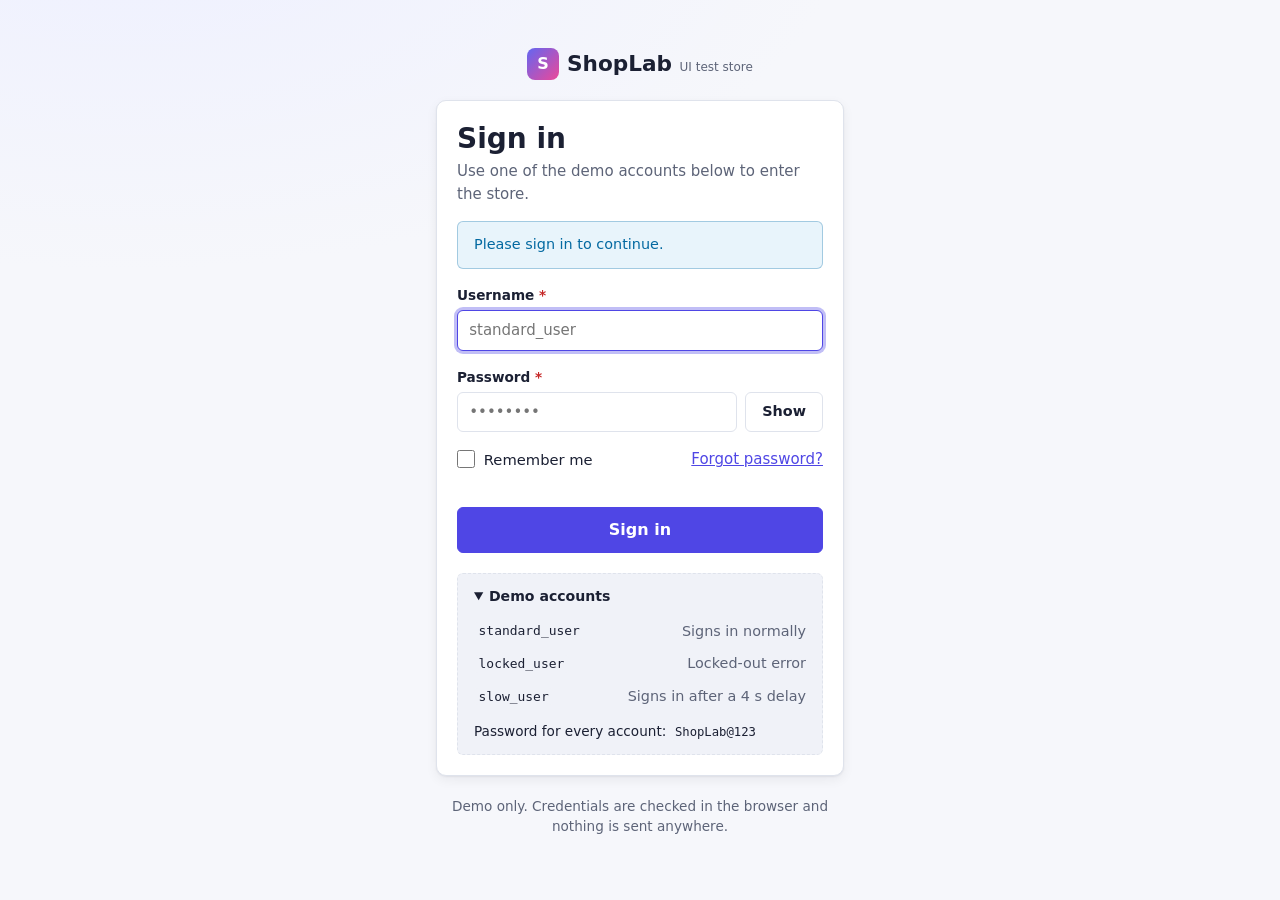
==== index.html @ c4355df8 "ShopLab: static e-commerce testbed for UI automation Login gate, catalog, product detail, checkout a" ====
<!DOCTYPE html>
<html lang="en">
<head>
  <meta charset="UTF-8">
  <meta name="viewport" content="width=device-width, initial-scale=1.0">
  <title>ShopLab — Catalog</title>
  <meta name="description" content="ShopLab: a static e-commerce testbed for UI automation (Playwright, Cypress, Selenium).">
  <script src="auth-guard.js"></script>
  <link rel="stylesheet" href="styles.css">
</head>
<body data-page="catalog">
  <a href="#main" class="visually-hidden" data-testid="skip-link">Skip to content</a>

  <header class="site-header" data-testid="site-header">
    <div class="container">
      <a href="index.html" class="brand" id="brand-link" data-testid="header-brand-link" aria-label="ShopLab home">
        <span class="brand-mark" aria-hidden="true">S</span>
        <span>ShopLab <small>UI test store</small></span>
      </a>
      <button type="button" class="btn btn-ghost btn-icon menu-toggle" id="menu-toggle" data-testid="header-menu-toggle" aria-label="Toggle navigation menu" aria-expanded="false" aria-controls="main-nav">☰</button>
      <nav class="main-nav" id="main-nav" aria-label="Main navigation" data-testid="header-nav">
        <a href="index.html" id="nav-shop" data-testid="nav-shop-link" aria-current="page">Shop</a>
        <a href="admin-playground.html" id="nav-playground" data-testid="nav-playground-link">Playground</a>
        <a href="checkout.html" id="nav-cart" class="cart-link" data-testid="nav-cart-link" aria-label="Cart and checkout">
          🛒 Cart <span class="cart-count" id="cart-count" data-testid="header-cart-count" aria-live="polite">0</span>
        </a>
      </nav>
    </div>
  </header>

  <main id="main" class="container">
    <section class="hero" data-testid="catalog-hero" aria-labelledby="hero-title">
      <div>
        <h1 id="hero-title">Everything you need to practise automation</h1>
        <p>Use code <code>SAVE10</code>, <code>WELCOME20</code> or <code>FREESHIP</code> at checkout.</p>
      </div>
      <a href="admin-playground.html" class="btn" id="hero-playground-link" data-testid="hero-playground-link">Open the edge-case playground →</a>
    </section>

    <div class="catalog-layout">
      <!-- Filters -->
      <aside class="panel filters" aria-labelledby="filters-title" data-testid="catalog-filters">
        <form id="filters-form" name="filters-form" data-testid="catalog-filters-form" role="search" aria-label="Filter products">
          <h2 id="filters-title" class="h3">Filters</h2>

          <div class="field">
            <label for="search-input">Search</label>
            <input type="search" class="input" id="search-input" name="search" placeholder="Search products, vendors…" autocomplete="off" data-testid="catalog-search-input" aria-label="Search products">
          </div>

          <div class="field">
            <label for="category-filter">Category</label>
            <select class="select" id="category-filter" name="category" data-testid="catalog-category-select" aria-label="Filter by category">
              <option value="all">All categories</option>
              <option value="electronics">Electronics</option>
              <option value="fashion">Fashion</option>
              <option value="home">Home &amp; Kitchen</option>
              <option value="sports">Sports &amp; Outdoors</option>
              <option value="books">Books</option>
              <option value="beauty">Beauty</option>
            </select>
          </div>

          <fieldset data-testid="catalog-tag-filters">
            <legend>Tags <span class="muted small">(match any)</span></legend>
            <div class="chip-group">
              <label class="chip"><input type="checkbox" name="tags" value="new" id="tag-new" data-testid="catalog-tag-new" aria-label="Tag: new">New</label>
              <label class="chip"><input type="checkbox" name="tags" value="sale" id="tag-sale" data-testid="catalog-tag-sale" aria-label="Tag: sale">Sale</label>
              <label class="chip"><input type="checkbox" name="tags" value="bestseller" id="tag-bestseller" data-testid="catalog-tag-bestseller" aria-label="Tag: bestseller">Bestseller</label>
              <label class="chip"><input type="checkbox" name="tags" value="eco" id="tag-eco" data-testid="catalog-tag-eco" aria-label="Tag: eco">Eco</label>
              <label class="chip"><input type="checkbox" name="tags" value="limited" id="tag-limited" data-testid="catalog-tag-limited" aria-label="Tag: limited">Limited</label>
            </div>
          </fieldset>

          <div class="field">
            <label for="price-range">Max price: <output id="price-range-value" for="price-range" data-testid="catalog-price-range-value">$500</output></label>
            <input type="range" id="price-range" name="maxPrice" min="0" max="500" step="10" value="500" data-testid="catalog-price-range" aria-label="Maximum price" aria-valuetext="$500">
            <div class="range-labels"><span>$0</span><span>$500</span></div>
          </div>

          <div class="field">
            <label class="check" for="in-stock-only">
              <input type="checkbox" id="in-stock-only" name="inStock" data-testid="catalog-in-stock-checkbox" aria-label="Show in-stock items only">
              In stock only
            </label>
          </div>

          <button type="button" class="btn btn-block" id="reset-filters" data-testid="catalog-reset-filters" aria-label="Reset all filters" style="margin-top:1rem">Reset filters</button>
        </form>
      </aside>

      <!-- Results -->
      <section aria-labelledby="results-title">
        <div class="catalog-toolbar">
          <h2 id="results-title" class="visually-hidden">Products</h2>
          <p class="muted" id="results-count" data-testid="catalog-results-count" aria-live="polite" style="margin:0">Loading products…</p>
          <span class="spacer"></span>
          <label for="sort-select" class="small">Sort by</label>
          <select class="select" id="sort-select" name="sort" data-testid="catalog-sort-select" aria-label="Sort products">
            <option value="featured">Featured</option>
            <option value="price-asc">Price: Low to High</option>
            <option value="price-desc">Price: High to Low</option>
            <option value="rating-desc">Top rated</option>
            <option value="name-asc">Name: A–Z</option>
          </select>
        </div>

        <div class="product-grid" id="product-grid" data-testid="catalog-product-grid" data-state="loading" aria-busy="true">
          <div class="loading-state" data-testid="catalog-loading">
            <span class="spinner spinner-lg" role="status" aria-label="Loading products"></span>
            <span>Loading products…</span>
          </div>
        </div>
      </section>
    </div>
  </main>

  <footer class="site-footer" data-testid="site-footer">
    <div class="container">
      <span>ShopLab — a static playground for UI automation. No real payments.</span>
      <button type="button" class="btn btn-sm" id="reset-demo-state" data-testid="footer-reset-state" aria-label="Reset demo state">Reset demo state</button>
    </div>
  </footer>

  <script src="app.js"></script>
</body>
</html>
---- styles.css ----
/* ==========================================================================
   ShopLab — UI Automation Testbed
   Plain CSS, no build step. Design tokens first, then components.
   ========================================================================== */

:root {
  --bg: #f6f7fb;
  --surface: #ffffff;
  --surface-2: #f0f2f8;
  --border: #dfe3ec;
  --text: #1b2033;
  --text-muted: #5d6478;
  --primary: #4f46e5;
  --primary-hover: #4338ca;
  --primary-soft: #eef0ff;
  --success: #15803d;
  --success-soft: #e8f7ee;
  --danger: #c62828;
  --danger-soft: #fdecec;
  --warning: #b45309;
  --warning-soft: #fff6e5;
  --info: #0369a1;
  --info-soft: #e8f4fb;
  --focus: 0 0 0 3px rgba(79, 70, 229, .35);
  --radius: 10px;
  --radius-sm: 6px;
  --shadow: 0 1px 2px rgba(16, 24, 40, .06), 0 4px 12px rgba(16, 24, 40, .06);
  --shadow-lg: 0 12px 40px rgba(16, 24, 40, .18);
  --font: "Inter", system-ui, -apple-system, "Segoe UI", Roboto, Helvetica, Arial, sans-serif;
  --mono: ui-monospace, SFMono-Regular, Menlo, Consolas, monospace;
  color-scheme: light;
}

@media (prefers-color-scheme: dark) {
  :root {
    --bg: #0f1220;
    --surface: #171b2e;
    --surface-2: #1f2440;
    --border: #2c3354;
    --text: #e7e9f3;
    --text-muted: #a0a6bf;
    --primary: #818cf8;
    --primary-hover: #a5b4fc;
    --primary-soft: #262b52;
    --success: #4ade80;
    --success-soft: #12301f;
    --danger: #f87171;
    --danger-soft: #3a1a1d;
    --warning: #fbbf24;
    --warning-soft: #3a2c10;
    --info: #38bdf8;
    --info-soft: #0f2c3d;
    --shadow: 0 1px 2px rgba(0, 0, 0, .3), 0 4px 12px rgba(0, 0, 0, .25);
    color-scheme: dark;
  }
}

*, *::before, *::after { box-sizing: border-box; }

html { scroll-behavior: smooth; }

body {
  margin: 0;
  font-family: var(--font);
  font-size: 15px;
  line-height: 1.5;
  color: var(--text);
  background: var(--bg);
  min-height: 100vh;
  display: flex;
  flex-direction: column;
}

main { flex: 1; }

img { max-width: 100%; display: block; }

a { color: var(--primary); }
a:hover { color: var(--primary-hover); }

h1, h2, h3, h4 { line-height: 1.25; margin: 0 0 .5em; }
h1 { font-size: 1.75rem; }
h2 { font-size: 1.3rem; }
h3 { font-size: 1.05rem; }

p { margin: 0 0 .75em; }

code, kbd { font-family: var(--mono); font-size: .9em; background: var(--surface-2); padding: .1em .35em; border-radius: 4px; }

:focus-visible { outline: none; box-shadow: var(--focus); }

[hidden] { display: none !important; }

.visually-hidden {
  position: absolute !important;
  width: 1px; height: 1px;
  padding: 0; margin: -1px;
  overflow: hidden; clip: rect(0, 0, 0, 0);
  white-space: nowrap; border: 0;
}

.container { width: 100%; max-width: 1240px; margin: 0 auto; padding: 0 16px; }

.muted { color: var(--text-muted); }
.small { font-size: .85rem; }
.mono { font-family: var(--mono); }
.stack > * + * { margin-top: 1rem; }
.row { display: flex; gap: .75rem; align-items: center; flex-wrap: wrap; }
.spacer { flex: 1; }

/* ---------- Header / Footer ---------- */

.site-header {
  position: sticky; top: 0; z-index: 50;
  background: var(--surface);
  border-bottom: 1px solid var(--border);
}
.site-header .container { display: flex; align-items: center; gap: 1rem; height: 64px; }
.brand { display: flex; align-items: center; gap: .5rem; font-weight: 800; font-size: 1.15rem; color: var(--text); text-decoration: none; }
.brand-mark { width: 32px; height: 32px; border-radius: 8px; background: linear-gradient(135deg, #6366f1, #ec4899); display: grid; place-items: center; color: #fff; font-size: 1rem; }
.brand small { font-weight: 500; color: var(--text-muted); font-size: .75rem; }

.main-nav { display: flex; gap: .25rem; margin-left: auto; align-items: center; }
.main-nav a {
  padding: .5rem .8rem; border-radius: var(--radius-sm);
  color: var(--text-muted); text-decoration: none; font-weight: 500;
}
.main-nav a:hover { background: var(--surface-2); color: var(--text); }
.main-nav a[aria-current="page"] { color: var(--primary); background: var(--primary-soft); }

.cart-link { position: relative; display: inline-flex; align-items: center; gap: .4rem; }
.cart-count {
  min-width: 20px; height: 20px; padding: 0 6px; border-radius: 999px;
  background: var(--primary); color: #fff; font-size: .75rem; font-weight: 700;
  display: inline-grid; place-items: center;
}
.cart-count.bump { animation: bump .35s ease; }
@keyframes bump { 50% { transform: scale(1.35); } }

.site-header .menu-toggle { display: none; margin-left: auto; }

@media (max-width: 760px) {
  .site-header .menu-toggle { display: inline-flex; }
  .main-nav {
    display: none; position: absolute; top: 64px; left: 0; right: 0;
    flex-direction: column; align-items: stretch; padding: .5rem 16px 1rem;
    background: var(--surface); border-bottom: 1px solid var(--border);
  }
  .main-nav.is-open { display: flex; }
}

.site-footer { margin-top: 3rem; border-top: 1px solid var(--border); background: var(--surface); padding: 1.25rem 0; font-size: .85rem; color: var(--text-muted); }
.site-footer .container { display: flex; gap: 1rem; flex-wrap: wrap; align-items: center; justify-content: space-between; }

.user-chip { font-size: .85rem; color: var(--text-muted); padding: 0 .4rem; white-space: nowrap; }

/* ---------- Login ---------- */

.auth-page { background: radial-gradient(1200px 600px at 10% -10%, var(--primary-soft), transparent 60%), var(--bg); }
.auth-shell { width: 100%; max-width: 440px; margin: 0 auto; padding: 48px 16px; display: flex; flex-direction: column; gap: 1.25rem; }
.auth-brand { justify-content: center; font-size: 1.35rem; }
.auth-card { padding: 1.75rem; }
.auth-card h1 { margin-bottom: .25rem; }
.auth-card form { display: grid; gap: 1rem; margin-top: 1rem; }
.auth-card .alert { margin-top: 1rem; }
.demo-creds { margin-top: 1.25rem; padding: .75rem 1rem; border: 1px dashed var(--border); border-radius: var(--radius-sm); background: var(--surface-2); font-size: .88rem; }
.demo-creds summary { cursor: pointer; font-weight: 600; }
.demo-creds table { margin-top: .5rem; }
.demo-creds td:last-child { text-align: right; color: var(--text-muted); }

/* ---------- Buttons ---------- */

.btn {
  --btn-bg: var(--surface);
  --btn-fg: var(--text);
  --btn-border: var(--border);
  display: inline-flex; align-items: center; justify-content: center; gap: .45rem;
  min-height: 38px; padding: .45rem 1rem;
  font: inherit; font-weight: 600; font-size: .9rem;
  color: var(--btn-fg); background: var(--btn-bg);
  border: 1px solid var(--btn-border); border-radius: var(--radius-sm);
  cursor: pointer; text-decoration: none; white-space: nowrap;
  transition: background .15s, border-color .15s, transform .05s, opacity .15s;
}
.btn:hover:not(:disabled) { background: var(--surface-2); }
.btn:active:not(:disabled) { transform: translateY(1px); }
.btn:disabled, .btn[aria-disabled="true"] { opacity: .5; cursor: not-allowed; }

.btn-primary { --btn-bg: var(--primary); --btn-fg: #fff; --btn-border: var(--primary); }
.btn-primary:hover:not(:disabled) { background: var(--primary-hover); }
.btn-danger { --btn-bg: var(--danger); --btn-fg: #fff; --btn-border: var(--danger); }
.btn-danger:hover:not(:disabled) { background: var(--danger); filter: brightness(.92); }
.btn-success { --btn-bg: var(--success); --btn-fg: #fff; --btn-border: var(--success); }
.btn-success:hover:not(:disabled) { background: var(--success); filter: brightness(.95); }
.btn-ghost { --btn-bg: transparent; --btn-border: transparent; }
.btn-sm { min-height: 30px; padding: .25rem .65rem; font-size: .8rem; }
.btn-icon { width: 34px; padding: 0; }
.btn-block { width: 100%; }
.btn-lg { min-height: 46px; font-size: 1rem; }

.btn.is-loading { pointer-events: none; }
.btn.is-loading::before {
  content: ""; width: 14px; height: 14px; border-radius: 50%;
  border: 2px solid currentColor; border-right-color: transparent;
  animation: spin .7s linear infinite;
}

.spinner {
  display: inline-block; width: 18px; height: 18px; border-radius: 50%;
  border: 2.5px solid var(--primary); border-right-color: transparent;
  animation: spin .7s linear infinite; vertical-align: middle;
}
.spinner-lg { width: 36px; height: 36px; border-width: 3.5px; }
@keyframes spin { to { transform: rotate(360deg); } }

/* ---------- Forms ---------- */

.field { display: flex; flex-direction: column; gap: .3rem; }
.field label, .field-label { font-weight: 600; font-size: .85rem; }
.field .hint { font-size: .78rem; color: var(--text-muted); }
.required::after { content: " *"; color: var(--danger); }

.input, .select, .textarea {
  width: 100%; min-height: 40px; padding: .5rem .7rem;
  font: inherit; color: var(--text); background: var(--surface);
  border: 1px solid var(--border); border-radius: var(--radius-sm);
  transition: border-color .15s, box-shadow .15s;
}
.textarea { min-height: 90px; resize: vertical; }
.select[multiple] { min-height: 120px; padding: .3rem; }
.input:focus, .select:focus, .textarea:focus { border-color: var(--primary); box-shadow: var(--focus); outline: none; }
.input:disabled, .select:disabled { background: var(--surface-2); cursor: not-allowed; }
.input[aria-invalid="true"], .select[aria-invalid="true"], .textarea[aria-invalid="true"] { border-color: var(--danger); }
.input[aria-invalid="false"].was-validated { border-color: var(--success); }

.field-error { color: var(--danger); font-size: .8rem; margin: 0; min-height: 0; }
.field-error:empty { display: none; }

.form-grid { display: grid; grid-template-columns: repeat(2, minmax(0, 1fr)); gap: 1rem; }
.form-grid .span-2 { grid-column: span 2; }
@media (max-width: 600px) {
  .form-grid { grid-template-columns: 1fr; }
  .form-grid .span-2 { grid-column: auto; }
}

.check { display: flex; align-items: flex-start; gap: .55rem; cursor: pointer; font-size: .92rem; }
.check input { width: 18px; height: 18px; margin: .12rem 0 0; accent-color: var(--primary); flex-shrink: 0; }

.radio-cards { display: grid; gap: .6rem; }
.radio-card {
  display: flex; align-items: center; gap: .75rem; padding: .75rem .9rem;
  border: 1px solid var(--border); border-radius: var(--radius-sm);
  background: var(--surface); cursor: pointer;
}
.radio-card:has(input:checked) { border-color: var(--primary); background: var(--primary-soft); }
.radio-card input { accent-color: var(--primary); width: 18px; height: 18px; margin: 0; }
.radio-card .rc-title { font-weight: 600; }
.radio-card .rc-price { margin-left: auto; font-weight: 700; }

input[type="range"] { width: 100%; accent-color: var(--primary); }

.input-group { display: flex; gap: .5rem; }
.input-group .input { flex: 1; }

.card-brand { font-size: .75rem; font-weight: 700; padding: .15rem .45rem; border-radius: 4px; background: var(--surface-2); color: var(--text-muted); }

/* ---------- Panels / cards ---------- */

.panel {
  background: var(--surface); border: 1px solid var(--border);
  border-radius: var(--radius); padding: 1.25rem; box-shadow: var(--shadow);
}
.panel + .panel { margin-top: 1rem; }
.panel-title { display: flex; align-items: center; gap: .6rem; margin-bottom: 1rem; }
.panel-title h2, .panel-title h3 { margin: 0; }
.step-badge { width: 26px; height: 26px; border-radius: 50%; background: var(--primary); color: #fff; display: grid; place-items: center; font-size: .8rem; font-weight: 700; }

/* ---------- Alerts / banners ---------- */

.alert {
  display: flex; gap: .6rem; align-items: flex-start;
  padding: .75rem 1rem; border-radius: var(--radius-sm);
  border: 1px solid transparent; font-size: .9rem;
}
.alert-success { background: var(--success-soft); color: var(--success); border-color: color-mix(in srgb, var(--success) 30%, transparent); }
.alert-error   { background: var(--danger-soft);  color: var(--danger);  border-color: color-mix(in srgb, var(--danger) 30%, transparent); }
.alert-info    { background: var(--info-soft);    color: var(--info);    border-color: color-mix(in srgb, var(--info) 30%, transparent); }
.alert-warning { background: var(--warning-soft); color: var(--warning); border-color: color-mix(in srgb, var(--warning) 30%, transparent); }
.alert ul { margin: .3rem 0 0; padding-left: 1.1rem; }
.alert .alert-close { margin-left: auto; background: none; border: 0; color: inherit; cursor: pointer; font-size: 1.1rem; line-height: 1; }

.badge {
  display: inline-flex; align-items: center; padding: .12rem .5rem;
  font-size: .72rem; font-weight: 700; letter-spacing: .02em; text-transform: uppercase;
  border-radius: 999px; background: var(--surface-2); color: var(--text-muted);
}
.badge-sale { background: #dc2626; color: #fff; }
.badge-new { background: #2563eb; color: #fff; }
.badge-success { background: var(--success-soft); color: var(--success); }
.badge-warning { background: var(--warning-soft); color: var(--warning); }
.badge-danger { background: var(--danger-soft); color: var(--danger); }

/* ---------- Toasts ---------- */

.toast-region { position: fixed; right: 16px; bottom: 16px; z-index: 1000; display: flex; flex-direction: column; gap: .5rem; max-width: min(380px, calc(100vw - 32px)); }
.toast {
  display: flex; gap: .6rem; align-items: center;
  padding: .7rem .9rem; border-radius: var(--radius-sm);
  background: var(--text); color: var(--bg); box-shadow: var(--shadow-lg);
  font-size: .9rem; animation: toast-in .2s ease;
}
.toast[data-type="success"] { background: var(--success); color: #fff; }
.toast[data-type="error"] { background: var(--danger); color: #fff; }
.toast button { margin-left: auto; background: none; border: 0; color: inherit; cursor: pointer; font-size: 1.1rem; }
@keyframes toast-in { from { opacity: 0; transform: translateY(8px); } }

/* ---------- Catalog ---------- */

.hero {
  margin: 1.5rem 0; padding: 1.5rem; border-radius: var(--radius);
  background: linear-gradient(120deg, #4f46e5, #9333ea 60%, #ec4899); color: #fff;
  display: flex; gap: 1rem; align-items: center; justify-content: space-between; flex-wrap: wrap;
}
.hero h1 { margin: 0 0 .25rem; }
.hero p { margin: 0; opacity: .9; }
.hero code { background: rgba(255, 255, 255, .2); color: #fff; }

.catalog-layout { display: grid; grid-template-columns: 260px minmax(0, 1fr); gap: 1.5rem; align-items: start; }
@media (max-width: 900px) { .catalog-layout { grid-template-columns: minmax(0, 1fr); } }

.filters { position: sticky; top: 80px; }
@media (max-width: 900px) { .filters { position: static; } }
.filters .field + .field, .filters fieldset { margin-top: 1rem; }
.filters fieldset { border: 0; padding: 0; margin-left: 0; margin-right: 0; }
.filters legend { font-weight: 600; font-size: .85rem; padding: 0; margin-bottom: .4rem; }

.chip-group { display: flex; flex-wrap: wrap; gap: .4rem; }
.chip {
  position: relative; display: inline-flex; align-items: center;
  padding: .3rem .75rem; border-radius: 999px; border: 1px solid var(--border);
  background: var(--surface); font-size: .82rem; cursor: pointer; user-select: none;
}
.chip input { width: 14px; height: 14px; margin: 0 .4rem 0 0; cursor: pointer; accent-color: #fff; }
.chip:has(input:checked) { background: var(--primary); border-color: var(--primary); color: #fff; }
.chip:has(input:focus-visible) { box-shadow: var(--focus); }

.range-labels { display: flex; justify-content: space-between; font-size: .78rem; color: var(--text-muted); }

.catalog-toolbar { display: flex; align-items: center; gap: 1rem; margin-bottom: 1rem; flex-wrap: wrap; }
.catalog-toolbar .select { width: auto; }

.product-grid { display: grid; grid-template-columns: repeat(auto-fill, minmax(230px, 1fr)); gap: 1.1rem; }
.product-grid[data-state="loading"] { display: block; }

.loading-state, .empty-state {
  display: flex; flex-direction: column; align-items: center; justify-content: center; gap: .75rem;
  padding: 3rem 1rem; text-align: center; color: var(--text-muted);
  border: 1px dashed var(--border); border-radius: var(--radius); background: var(--surface);
}
.empty-state .emoji { font-size: 2.5rem; }

.product-card {
  display: flex; flex-direction: column;
  background: var(--surface); border: 1px solid var(--border); border-radius: var(--radius);
  overflow: hidden; box-shadow: var(--shadow);
  transition: transform .18s ease, box-shadow .18s ease, border-color .18s;
}
.product-card:hover { transform: translateY(-4px); box-shadow: var(--shadow-lg); border-color: color-mix(in srgb, var(--primary) 40%, var(--border)); }
.product-card.is-out-of-stock { opacity: .75; }

.product-media { position: relative; display: block; aspect-ratio: 4 / 3; overflow: hidden; background: var(--surface-2); }
.product-media img { width: 100%; height: 100%; object-fit: cover; transition: transform .35s ease; }
.product-card:hover .product-media img { transform: scale(1.06); }
.product-media .badge { position: absolute; top: 10px; left: 10px; }

.product-body { padding: .9rem; display: flex; flex-direction: column; gap: .4rem; flex: 1; }
.product-category { font-size: .72rem; text-transform: uppercase; letter-spacing: .06em; color: var(--text-muted); margin: 0; }
.product-title { margin: 0; font-size: 1rem; }
.product-title a { color: var(--text); text-decoration: none; }
.product-title a:hover { color: var(--primary); }
.rating { color: #f59e0b; font-size: .85rem; letter-spacing: 1px; }
.rating span { color: var(--text-muted); letter-spacing: 0; margin-left: .25rem; }
.price-row { display: flex; align-items: baseline; gap: .5rem; }
.price { font-weight: 800; font-size: 1.15rem; margin: 0; }
.compare-price { color: var(--text-muted); text-decoration: line-through; font-size: .85rem; }
.tag-list { display: flex; gap: .3rem; flex-wrap: wrap; }
.stock-note { font-size: .78rem; margin: 0; }
.stock-note.low { color: var(--warning); }
.stock-note.out { color: var(--danger); }

.card-actions { display: flex; gap: .5rem; align-items: center; margin-top: auto; padding-top: .4rem; }
.card-actions .btn { flex: 1; }
.card-links { display: flex; gap: 1rem; font-size: .82rem; padding-top: .25rem; }

.qty { display: inline-flex; align-items: center; border: 1px solid var(--border); border-radius: var(--radius-sm); overflow: hidden; background: var(--surface); }
.qty button {
  width: 32px; height: 36px; border: 0; background: var(--surface-2); color: var(--text);
  font-size: 1.05rem; cursor: pointer;
}
.qty button:disabled { opacity: .4; cursor: not-allowed; }
.qty input {
  width: 42px; height: 36px; border: 0; text-align: center; font: inherit; font-weight: 600;
  background: var(--surface); color: var(--text); -moz-appearance: textfield; appearance: textfield;
}
.qty input::-webkit-outer-spin-button, .qty input::-webkit-inner-spin-button { -webkit-appearance: none; margin: 0; }
.qty-sm button { height: 30px; width: 28px; }
.qty-sm input { height: 30px; width: 34px; }

.btn.is-added { --btn-bg: var(--success); --btn-border: var(--success); }

/* ---------- Product detail ---------- */

.breadcrumb { display: flex; gap: .4rem; font-size: .85rem; color: var(--text-muted); margin: 1.25rem 0; flex-wrap: wrap; padding: 0; list-style: none; }
.breadcrumb li + li::before { content: "/"; margin-right: .4rem; }

.pdp { display: grid; grid-template-columns: minmax(0, 1fr) minmax(0, 1fr); gap: 2rem; align-items: start; }
@media (max-width: 860px) { .pdp { grid-template-columns: minmax(0, 1fr); } }

.gallery-main { border-radius: var(--radius); overflow: hidden; border: 1px solid var(--border); aspect-ratio: 4 / 3; background: var(--surface-2); }
.gallery-main img { width: 100%; height: 100%; object-fit: cover; }
.gallery-thumbs { display: flex; gap: .6rem; margin-top: .75rem; }
.gallery-thumbs button { width: 76px; aspect-ratio: 4 / 3; padding: 0; border: 2px solid transparent; border-radius: var(--radius-sm); overflow: hidden; cursor: pointer; background: none; }
.gallery-thumbs button[aria-pressed="true"] { border-color: var(--primary); }
.gallery-thumbs img { width: 100%; height: 100%; object-fit: cover; }

.pdp-info h1 { margin-bottom: .25rem; }
.pdp-info .price { font-size: 1.6rem; }
.pdp-options { display: grid; gap: 1rem; margin: 1.25rem 0; }
.swatches { display: flex; gap: .5rem; flex-wrap: wrap; border: 0; padding: 0; margin: 0; }
.swatch { display: inline-flex; align-items: center; gap: .4rem; padding: .35rem .7rem; border: 1px solid var(--border); border-radius: 999px; cursor: pointer; font-size: .85rem; }
.swatch:has(input:checked) { border-color: var(--primary); background: var(--primary-soft); }
.swatch input { accent-color: var(--primary); margin: 0; }
.swatch-dot { width: 14px; height: 14px; border-radius: 50%; border: 1px solid rgba(0, 0, 0, .15); }

.wishlist-btn[aria-pressed="true"] { color: #db2777; border-color: #db2777; }

.tabs { margin-top: 2.5rem; }
.tablist { display: flex; gap: .25rem; border-bottom: 1px solid var(--border); overflow-x: auto; }
.tab {
  padding: .7rem 1rem; border: 0; background: none; font: inherit; font-weight: 600;
  color: var(--text-muted); cursor: pointer; border-bottom: 2px solid transparent; margin-bottom: -1px; white-space: nowrap;
}
.tab[aria-selected="true"] { color: var(--primary); border-bottom-color: var(--primary); }
.tabpanel { padding: 1.25rem 0; }

.review { padding: 1rem 0; border-bottom: 1px solid var(--border); }
.review:last-child { border-bottom: 0; }
.review-head { display: flex; gap: .75rem; align-items: center; flex-wrap: wrap; }
.review-head strong { font-size: .95rem; }

.star-input { display: inline-flex; flex-direction: row-reverse; gap: .1rem; border: 0; padding: 0; margin: 0; }
.star-input input { position: absolute; opacity: 0; width: 1px; height: 1px; }
.star-input label { font-size: 1.6rem; color: var(--border); cursor: pointer; line-height: 1; }
.star-input input:checked ~ label,
.star-input label:hover, .star-input label:hover ~ label { color: #f59e0b; }
.star-input input:focus-visible + label { box-shadow: var(--focus); border-radius: 4px; }

/* ---------- Checkout ---------- */

.checkout-layout { display: grid; grid-template-columns: minmax(0, 1fr) 380px; gap: 1.5rem; align-items: start; margin-top: 1.5rem; }
@media (max-width: 960px) { .checkout-layout { grid-template-columns: minmax(0, 1fr); } }
.summary { position: sticky; top: 80px; }
@media (max-width: 960px) { .summary { position: static; } }

.cart-list { list-style: none; margin: 0; padding: 0; display: flex; flex-direction: column; gap: .5rem; min-height: 40px; }
.cart-item {
  display: grid; grid-template-columns: auto 48px 1fr auto; gap: .6rem; align-items: center;
  padding: .55rem; border: 1px solid var(--border); border-radius: var(--radius-sm); background: var(--surface);
}
.cart-item img { width: 48px; height: 48px; border-radius: 6px; object-fit: cover; }
.cart-item-name { font-weight: 600; font-size: .88rem; margin: 0; }
.cart-item-meta { display: flex; gap: .5rem; align-items: center; margin-top: .25rem; flex-wrap: wrap; }
.cart-item-total { font-weight: 700; font-size: .9rem; text-align: right; }
.cart-item-actions { display: flex; flex-direction: column; align-items: flex-end; gap: .25rem; }

.drag-handle { cursor: grab; color: var(--text-muted); user-select: none; font-size: 1.1rem; padding: 0 .15rem; }
[draggable="true"] { cursor: grab; }
.is-dragging { opacity: .45; outline: 2px dashed var(--primary); }
.is-drop-target { background: var(--primary-soft) !important; outline: 2px dashed var(--primary); outline-offset: 2px; }

.totals { margin: 1rem 0 0; display: grid; gap: .4rem; }
.totals div { display: flex; justify-content: space-between; font-size: .9rem; }
.totals dt, .totals dd { margin: 0; }
.totals .total-row { border-top: 1px solid var(--border); padding-top: .6rem; margin-top: .3rem; font-size: 1.1rem; font-weight: 800; }
.discount-value { color: var(--success); }

.promo-loading { display: flex; align-items: center; gap: .6rem; padding: .6rem .8rem; border-radius: var(--radius-sm); background: var(--surface-2); font-size: .88rem; }

.iframe-shell { border: 1px solid var(--border); border-radius: var(--radius); overflow: hidden; background: var(--surface-2); }
.iframe-shell iframe { display: block; width: 100%; border: 0; }

.success-hero { text-align: center; padding: 2.5rem 1rem; }
.success-hero .check-circle { width: 64px; height: 64px; border-radius: 50%; background: var(--success); color: #fff; display: grid; place-items: center; font-size: 2rem; margin: 0 auto 1rem; }

/* ---------- Dialog / overlay ---------- */

dialog.modal {
  border: 0; padding: 0; border-radius: var(--radius); box-shadow: var(--shadow-lg);
  width: min(520px, calc(100vw - 32px)); color: var(--text); background: var(--surface);
}
dialog.modal::backdrop { background: rgba(15, 18, 32, .55); backdrop-filter: blur(2px); }
.modal-header { display: flex; align-items: center; justify-content: space-between; padding: 1rem 1.25rem; border-bottom: 1px solid var(--border); }
.modal-header h2 { margin: 0; font-size: 1.15rem; }
.modal-body { padding: 1.25rem; }
.modal-footer { display: flex; justify-content: flex-end; gap: .5rem; padding: 1rem 1.25rem; border-top: 1px solid var(--border); background: var(--surface-2); }
.modal-close { background: none; border: 0; font-size: 1.4rem; cursor: pointer; color: var(--text-muted); line-height: 1; }

.overlay {
  position: fixed; inset: 0; z-index: 900; display: grid; place-items: center; padding: 16px;
  background: rgba(15, 18, 32, .6);
}
.overlay-card { background: var(--surface); border-radius: var(--radius); padding: 1.5rem; width: min(440px, 100%); box-shadow: var(--shadow-lg); }

.summary-table { width: 100%; border-collapse: collapse; font-size: .9rem; }
.summary-table td { padding: .35rem 0; }
.summary-table td:last-child { text-align: right; }

/* ---------- Playground ---------- */

.pg-layout { display: grid; grid-template-columns: 220px minmax(0, 1fr); gap: 1.5rem; align-items: start; margin-top: 1.5rem; }
@media (max-width: 900px) { .pg-layout { grid-template-columns: minmax(0, 1fr); } }
.pg-nav { position: sticky; top: 80px; display: flex; flex-direction: column; gap: .15rem; }
@media (max-width: 900px) { .pg-nav { position: static; flex-direction: row; flex-wrap: wrap; } }
.pg-nav a { padding: .4rem .7rem; border-radius: var(--radius-sm); color: var(--text-muted); text-decoration: none; font-size: .88rem; }
.pg-nav a:hover { background: var(--surface); color: var(--text); }
.pg-section { scroll-margin-top: 80px; }
.pg-section + .pg-section { margin-top: 1.25rem; }
.pg-grid { display: grid; grid-template-columns: repeat(auto-fit, minmax(240px, 1fr)); gap: 1rem; }
.pg-tile { border: 1px solid var(--border); border-radius: var(--radius-sm); padding: 1rem; background: var(--surface-2); display: flex; flex-direction: column; gap: .6rem; align-items: flex-start; }
.pg-tile h3 { margin: 0; font-size: .95rem; }
.pg-tile p { margin: 0; }
.output { font-family: var(--mono); font-size: .82rem; padding: .45rem .6rem; border-radius: var(--radius-sm); background: var(--surface); border: 1px solid var(--border); width: 100%; min-height: 34px; word-break: break-word; }

.dropzone {
  display: block;
  border: 2px dashed var(--border); border-radius: var(--radius); padding: 2rem 1rem;
  text-align: center; background: var(--surface-2); cursor: pointer; transition: background .15s, border-color .15s;
}
.dropzone:hover, .dropzone.is-dragover { border-color: var(--primary); background: var(--primary-soft); }
.dropzone .dz-icon { font-size: 2rem; }
.upload-list { list-style: none; padding: 0; margin: 1rem 0 0; display: grid; grid-template-columns: repeat(auto-fill, minmax(150px, 1fr)); gap: .75rem; }
.upload-item { border: 1px solid var(--border); border-radius: var(--radius-sm); overflow: hidden; background: var(--surface); }
.upload-item .thumb { aspect-ratio: 4 / 3; background: var(--surface-2); display: grid; place-items: center; font-size: 2rem; }
.upload-item .thumb img { width: 100%; height: 100%; object-fit: cover; }
.upload-item .meta { padding: .5rem; font-size: .78rem; display: flex; flex-direction: column; gap: .3rem; }
.upload-item .name { font-weight: 600; overflow: hidden; text-overflow: ellipsis; white-space: nowrap; }

.progress { width: 100%; height: 10px; border-radius: 999px; background: var(--surface-2); overflow: hidden; border: 1px solid var(--border); }
.progress-bar { height: 100%; width: 0; background: var(--primary); transition: width .1s linear; }

/* Table */
.table-toolbar { display: flex; gap: .75rem; align-items: center; flex-wrap: wrap; margin-bottom: .75rem; }
.table-toolbar .input { max-width: 260px; }
.table-toolbar .select { width: auto; }
.table-wrap { overflow-x: auto; border: 1px solid var(--border); border-radius: var(--radius-sm); }
.data-table { width: 100%; border-collapse: collapse; font-size: .88rem; }
.data-table th, .data-table td { padding: .55rem .7rem; text-align: left; border-bottom: 1px solid var(--border); white-space: nowrap; }
.data-table thead th { background: var(--surface-2); font-size: .78rem; text-transform: uppercase; letter-spacing: .04em; color: var(--text-muted); position: sticky; top: 0; }
.data-table tbody tr:hover { background: var(--surface-2); }
.data-table tbody tr.is-selected { background: var(--primary-soft); }
.data-table tbody tr.is-editing { background: var(--warning-soft); }
.data-table .num { text-align: right; }
.data-table .input { min-height: 30px; padding: .2rem .4rem; width: 90px; }
.sort-btn { all: unset; cursor: pointer; display: inline-flex; gap: .3rem; align-items: center; }
.sort-btn:focus-visible { box-shadow: var(--focus); border-radius: 3px; }
.sort-indicator { opacity: .4; }
th[aria-sort="ascending"] .sort-indicator, th[aria-sort="descending"] .sort-indicator { opacity: 1; color: var(--primary); }
.row-actions { display: flex; gap: .3rem; }

.pagination { display: flex; gap: .3rem; align-items: center; flex-wrap: wrap; margin-top: .75rem; }
.pagination .btn[aria-current="page"] { --btn-bg: var(--primary); --btn-fg: #fff; --btn-border: var(--primary); }

/* Drag & drop wishlist */
.dnd-board { display: grid; grid-template-columns: 1fr 1fr; gap: 1rem; }
@media (max-width: 640px) { .dnd-board { grid-template-columns: 1fr; } }
.dnd-column { border: 1px solid var(--border); border-radius: var(--radius-sm); background: var(--surface-2); padding: .75rem; }
.dnd-column h3 { font-size: .9rem; display: flex; justify-content: space-between; }
.dnd-list { list-style: none; margin: 0; padding: .25rem; min-height: 180px; display: flex; flex-direction: column; gap: .4rem; border-radius: var(--radius-sm); transition: background .15s; }
.dnd-list:empty::before { content: attr(data-empty-text); color: var(--text-muted); font-size: .85rem; text-align: center; padding: 2rem 0; border: 1px dashed var(--border); border-radius: var(--radius-sm); }
.dnd-item { display: flex; align-items: center; gap: .5rem; padding: .5rem .6rem; background: var(--surface); border: 1px solid var(--border); border-radius: var(--radius-sm); font-size: .88rem; }
.dnd-item .name { flex: 1; }
.dnd-item .btn-sm { min-height: 26px; padding: 0 .45rem; }

/* Combobox */
.combobox { position: relative; }
.combobox-field { position: relative; display: flex; }
.combobox-field .input { padding-right: 2.4rem; }
.combobox-toggle { position: absolute; right: 2px; top: 2px; bottom: 2px; width: 34px; border: 0; background: none; color: var(--text-muted); cursor: pointer; }
.listbox {
  position: absolute; z-index: 60; left: 0; right: 0; top: calc(100% + 4px);
  max-height: 240px; overflow-y: auto; margin: 0; padding: .25rem; list-style: none;
  background: var(--surface); border: 1px solid var(--border); border-radius: var(--radius-sm); box-shadow: var(--shadow-lg);
}
.listbox [role="option"] { padding: .45rem .6rem; border-radius: 4px; cursor: pointer; font-size: .9rem; display: flex; justify-content: space-between; gap: .5rem; }
.listbox [role="option"].is-active { background: var(--primary-soft); color: var(--primary); }
.listbox [role="option"][aria-selected="true"]::after { content: "✓"; }
.listbox mark { background: transparent; color: inherit; font-weight: 800; text-decoration: underline; }
.listbox .no-results { padding: .5rem .6rem; color: var(--text-muted); font-size: .88rem; }

/* Misc playground targets */
.hover-target { position: relative; display: inline-block; }
.hover-menu {
  position: absolute; top: 100%; left: 0; z-index: 30; min-width: 180px; padding: .3rem; margin-top: 4px;
  background: var(--surface); border: 1px solid var(--border); border-radius: var(--radius-sm); box-shadow: var(--shadow-lg);
  visibility: hidden; opacity: 0; transition: opacity .15s;
}
.hover-target:hover .hover-menu, .hover-target:focus-within .hover-menu { visibility: visible; opacity: 1; }
.hover-menu a { display: block; padding: .4rem .6rem; border-radius: 4px; text-decoration: none; color: var(--text); font-size: .88rem; }
.hover-menu a:hover { background: var(--surface-2); }

.click-target { width: 100%; padding: 1rem; text-align: center; border: 1px dashed var(--border); border-radius: var(--radius-sm); background: var(--surface); user-select: none; cursor: pointer; }
.context-menu { position: fixed; z-index: 950; min-width: 160px; padding: .3rem; background: var(--surface); border: 1px solid var(--border); border-radius: var(--radius-sm); box-shadow: var(--shadow-lg); list-style: none; margin: 0; }
.context-menu button { all: unset; display: block; width: 100%; box-sizing: border-box; padding: .4rem .6rem; border-radius: 4px; cursor: pointer; font-size: .88rem; }
.context-menu button:hover, .context-menu button:focus-visible { background: var(--surface-2); }

.scroll-box { height: 160px; overflow-y: auto; width: 100%; border: 1px solid var(--border); border-radius: var(--radius-sm); background: var(--surface); padding: .5rem; }
.scroll-box .filler { height: 520px; color: var(--text-muted); font-size: .85rem; }
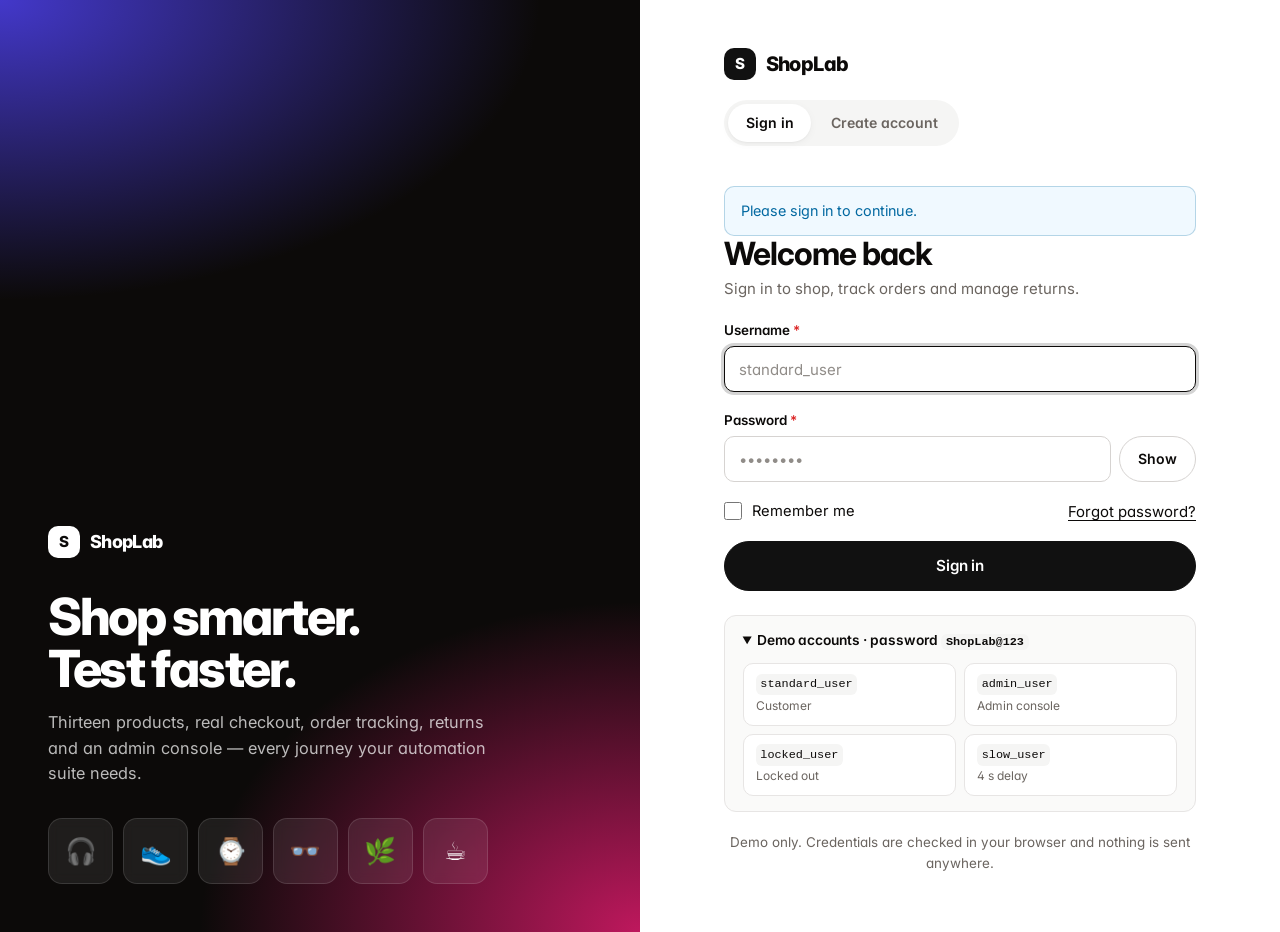
==== commit 70e5fb00: "Modern UI and integrated end-to-end shopping journeys Restyle the store and fold every former playgr" ====
--- a/index.html
+++ b/index.html
@@ -3,125 +3,230 @@
 <head>
   <meta charset="UTF-8">
   <meta name="viewport" content="width=device-width, initial-scale=1.0">
-  <title>ShopLab — Catalog</title>
-  <meta name="description" content="ShopLab: a static e-commerce testbed for UI automation (Playwright, Cypress, Selenium).">
+  <title>ShopLab — Shop</title>
+  <meta name="description" content="ShopLab: a realistic e-commerce store for end-to-end UI automation practice.">
   <script src="auth-guard.js"></script>
+  <link rel="preconnect" href="https://fonts.googleapis.com">
+  <link rel="preconnect" href="https://fonts.gstatic.com" crossorigin>
+  <link rel="stylesheet" href="https://fonts.googleapis.com/css2?family=Inter:wght@400;500;600;700;800&display=swap">
   <link rel="stylesheet" href="styles.css">
 </head>
 <body data-page="catalog">
-  <a href="#main" class="visually-hidden" data-testid="skip-link">Skip to content</a>
-
-  <header class="site-header" data-testid="site-header">
-    <div class="container">
-      <a href="index.html" class="brand" id="brand-link" data-testid="header-brand-link" aria-label="ShopLab home">
-        <span class="brand-mark" aria-hidden="true">S</span>
-        <span>ShopLab <small>UI test store</small></span>
-      </a>
-      <button type="button" class="btn btn-ghost btn-icon menu-toggle" id="menu-toggle" data-testid="header-menu-toggle" aria-label="Toggle navigation menu" aria-expanded="false" aria-controls="main-nav">☰</button>
-      <nav class="main-nav" id="main-nav" aria-label="Main navigation" data-testid="header-nav">
-        <a href="index.html" id="nav-shop" data-testid="nav-shop-link" aria-current="page">Shop</a>
-        <a href="admin-playground.html" id="nav-playground" data-testid="nav-playground-link">Playground</a>
-        <a href="checkout.html" id="nav-cart" class="cart-link" data-testid="nav-cart-link" aria-label="Cart and checkout">
-          🛒 Cart <span class="cart-count" id="cart-count" data-testid="header-cart-count" aria-live="polite">0</span>
-        </a>
-      </nav>
+  <a href="#main" class="skip-link" data-testid="skip-link">Skip to content</a>
+  <div id="app-header"></div>
+
+  <main id="main" class="container">
+    <!-- ================= Hero carousel ================= -->
+    <section class="carousel" id="hero-carousel" data-testid="hero-carousel" aria-roledescription="carousel" aria-label="Featured collections" data-active-index="0">
+      <div class="carousel-track">
+        <article class="carousel-slide slide-1" data-testid="carousel-slide" data-index="0" aria-roledescription="slide" aria-label="1 of 3">
+          <div class="slide-copy">
+            <p class="eyebrow">New season · Autumn 2026</p>
+            <h1 id="hero-title" data-testid="catalog-hero">Autumn essentials are here</h1>
+            <p class="hero-sub">Fresh arrivals for work, play and everything in between. Free shipping over $100.</p>
+            <div class="row">
+              <a href="index.html?tag=new#catalog" class="btn btn-primary btn-lg" data-testid="hero-shop-now" id="hero-shop-now">Shop new arrivals</a>
+              <a href="#catalog" class="btn btn-lg btn-outline" data-testid="hero-browse-all">Browse all</a>
+            </div>
+          </div>
+          <div class="slide-visual" aria-hidden="true"><span class="float f1">⌚</span><span class="float f2">👕</span><span class="float f3">🌿</span></div>
+        </article>
+        <article class="carousel-slide slide-2" data-testid="carousel-slide" data-index="1" aria-roledescription="slide" aria-label="2 of 3">
+          <div class="slide-copy">
+            <p class="eyebrow">Flash sale · Limited time</p>
+            <h2 class="slide-title">Up to 25% off bestsellers</h2>
+            <p class="hero-sub">Headphones, running shoes and sleep essentials at their lowest prices this season.</p>
+            <div class="row">
+              <a href="index.html?tag=sale#catalog" class="btn btn-primary btn-lg" data-testid="hero-shop-deals">Shop the sale</a>
+            </div>
+          </div>
+          <div class="slide-visual" aria-hidden="true"><span class="float f1">🎧</span><span class="float f2">👟</span><span class="float f3">🛏️</span></div>
+        </article>
+        <article class="carousel-slide slide-3" data-testid="carousel-slide" data-index="2" aria-roledescription="slide" aria-label="3 of 3">
+          <div class="slide-copy">
+            <p class="eyebrow">Make it yours</p>
+            <h2 class="slide-title">Personalise it with your own design</h2>
+            <p class="hero-sub">Upload artwork for a custom shirt print, keycaps or a bottle engraving — just $5 extra.</p>
+            <div class="row">
+              <a href="product-detail.html?id=6" class="btn btn-primary btn-lg" data-testid="hero-personalise">Design a shirt</a>
+            </div>
+          </div>
+          <div class="slide-visual" aria-hidden="true"><span class="float f1">🎨</span><span class="float f2">⌨️</span><span class="float f3">🥤</span></div>
+        </article>
+      </div>
+      <div class="carousel-controls">
+        <button type="button" class="carousel-btn" id="carousel-prev" data-testid="carousel-prev" aria-label="Previous slide">‹</button>
+        <div class="carousel-dots" role="tablist" aria-label="Choose slide">
+          <button type="button" role="tab" class="carousel-dot" data-slide="0" data-testid="carousel-dot" aria-label="Slide 1"></button>
+          <button type="button" role="tab" class="carousel-dot" data-slide="1" data-testid="carousel-dot" aria-label="Slide 2"></button>
+          <button type="button" role="tab" class="carousel-dot" data-slide="2" data-testid="carousel-dot" aria-label="Slide 3"></button>
+        </div>
+        <button type="button" class="carousel-btn" id="carousel-next" data-testid="carousel-next" aria-label="Next slide">›</button>
+        <button type="button" class="carousel-btn" id="carousel-pause" data-testid="carousel-pause" aria-label="Pause slideshow" aria-pressed="false">❚❚</button>
+      </div>
+    </section>
+
+    <!-- ================= Flash deal ================= -->
+    <section class="deal-strip" aria-labelledby="deal-title" data-testid="deal-strip">
+      <div class="deal-head">
+        <div>
+          <p class="eyebrow">⚡ Today only</p>
+          <h2 id="deal-title" class="section-title" style="margin:0">Flash deals</h2>
+        </div>
+        <div class="countdown" id="deal-countdown" data-testid="deal-countdown" role="timer" aria-live="off" aria-label="Deal ends in">
+          <span class="muted small">Ends in</span>
+          <span class="cd-box"><strong data-testid="deal-countdown-hours">00</strong><small>hrs</small></span>
+          <span class="cd-box"><strong data-testid="deal-countdown-minutes">00</strong><small>min</small></span>
+          <span class="cd-box"><strong data-testid="deal-countdown-seconds">00</strong><small>sec</small></span>
+        </div>
+      </div>
+      <div class="scroller">
+        <button type="button" class="scroller-btn prev" data-testid="deal-scroll-prev" aria-label="Scroll deals left">‹</button>
+        <div class="scroller-track" id="deal-track" data-testid="deal-track" tabindex="0" aria-label="Deal products"></div>
+        <button type="button" class="scroller-btn next" data-testid="deal-scroll-next" aria-label="Scroll deals right">›</button>
+      </div>
+    </section>
+
+    <!-- ================= Categories ================= -->
+    <section class="category-strip" aria-label="Shop by category" data-testid="category-strip">
+      <h2 class="section-title">Shop by category</h2>
+      <div class="category-tiles" id="category-tiles"></div>
+    </section>
+
+    <!-- ================= Catalog ================= -->
+    <section id="catalog" class="catalog-section" aria-labelledby="results-title">
+      <div class="catalog-layout">
+        <aside class="filters" aria-labelledby="filters-title" data-testid="catalog-filters">
+          <form id="filters-form" name="filters-form" data-testid="catalog-filters-form" role="search" aria-label="Filter products">
+            <h2 id="filters-title" class="filters-heading">Filters</h2>
+
+            <div class="field">
+              <label for="search-input">Search</label>
+              <input type="search" class="input" id="search-input" name="search" placeholder="Search products, vendors…" autocomplete="off" data-testid="catalog-search-input">
+            </div>
+
+            <div class="field">
+              <label for="category-filter">Category</label>
+              <select class="select" id="category-filter" name="category" data-testid="catalog-category-select">
+                <option value="all">All categories</option>
+                <option value="electronics">Electronics</option>
+                <option value="fashion">Fashion</option>
+                <option value="home">Home &amp; Kitchen</option>
+                <option value="sports">Sports &amp; Outdoors</option>
+                <option value="books">Books</option>
+                <option value="beauty">Beauty</option>
+              </select>
+            </div>
+
+            <fieldset data-testid="catalog-tag-filters">
+              <legend>Tags <span class="muted small">(match any)</span></legend>
+              <div class="chip-group">
+                <label class="chip"><input type="checkbox" name="tags" value="new" id="tag-new" data-testid="catalog-tag-new">New</label>
+                <label class="chip"><input type="checkbox" name="tags" value="sale" id="tag-sale" data-testid="catalog-tag-sale">Sale</label>
+                <label class="chip"><input type="checkbox" name="tags" value="bestseller" id="tag-bestseller" data-testid="catalog-tag-bestseller">Bestseller</label>
+                <label class="chip"><input type="checkbox" name="tags" value="eco" id="tag-eco" data-testid="catalog-tag-eco">Eco</label>
+                <label class="chip"><input type="checkbox" name="tags" value="limited" id="tag-limited" data-testid="catalog-tag-limited">Limited</label>
+              </div>
+            </fieldset>
+
+            <div class="field">
+              <label for="price-range">Max price: <output id="price-range-value" for="price-range" data-testid="catalog-price-range-value">$500</output></label>
+              <input type="range" id="price-range" name="maxPrice" min="0" max="500" step="10" value="500" data-testid="catalog-price-range" aria-valuetext="$500">
+              <div class="range-labels"><span>$0</span><span>$500</span></div>
+            </div>
+
+            <div class="field">
+              <label class="check" for="in-stock-only">
+                <input type="checkbox" id="in-stock-only" name="inStock" data-testid="catalog-in-stock-checkbox">
+                In stock only
+              </label>
+            </div>
+
+            <button type="button" class="btn btn-block" id="reset-filters" data-testid="catalog-reset-filters">Reset filters</button>
+          </form>
+        </aside>
+
+        <div>
+          <div class="catalog-toolbar">
+            <h2 id="results-title" class="section-title" style="margin:0">All products</h2>
+            <p class="muted" id="results-count" data-testid="catalog-results-count" aria-live="polite" style="margin:0">Loading products…</p>
+            <span class="spacer"></span>
+            <label for="sort-select" class="small">Sort by</label>
+            <select class="select" id="sort-select" name="sort" data-testid="catalog-sort-select">
+              <option value="featured">Featured</option>
+              <option value="price-asc">Price: Low to High</option>
+              <option value="price-desc">Price: High to Low</option>
+              <option value="rating-desc">Top rated</option>
+              <option value="name-asc">Name: A–Z</option>
+            </select>
+          </div>
+
+          <div id="active-filters" class="active-filters" data-testid="catalog-active-filters"></div>
+
+          <div class="product-grid" id="product-grid" data-testid="catalog-product-grid" data-state="loading" aria-busy="true">
+            <div class="skeleton-card" data-testid="catalog-loading"></div><div class="skeleton-card"></div><div class="skeleton-card"></div>
+            <div class="skeleton-card"></div><div class="skeleton-card"></div><div class="skeleton-card"></div>
+          </div>
+
+          <div class="load-more" data-testid="catalog-load-more-wrap">
+            <p class="small muted" id="load-more-text" data-testid="catalog-load-more-text"></p>
+            <div class="progress load-progress" aria-hidden="true"><div class="progress-bar" id="load-more-bar"></div></div>
+            <button type="button" class="btn btn-lg btn-outline" id="load-more" data-testid="catalog-load-more" hidden>Load more products</button>
+          </div>
+        </div>
+      </div>
+    </section>
+
+    <!-- ================= Recently viewed ================= -->
+    <section class="recent-section" id="recently-viewed" data-testid="recently-viewed" aria-labelledby="recent-title" hidden>
+      <h2 id="recent-title" class="section-title">Recently viewed</h2>
+      <div class="mini-grid" id="recent-grid" data-testid="recently-viewed-grid"></div>
+    </section>
+
+    <section class="value-props" aria-label="Why shop with us" data-testid="value-props">
+      <div><strong>🚚 Free shipping</strong><span>On orders over $100</span></div>
+      <div><strong>↩︎ 30-day returns</strong><span>Start a return from your account</span></div>
+      <div><strong>🔒 Secure checkout</strong><span>Test cards only, nothing is charged</span></div>
+      <div><strong>📦 Live tracking</strong><span>Follow every order to your door</span></div>
+    </section>
+  </main>
+
+  <!-- ================= Quick view dialog ================= -->
+  <dialog class="modal modal-lg" id="quick-view-modal" data-testid="quick-view-modal" aria-labelledby="quick-view-title">
+    <div class="quick-view">
+      <img id="quick-view-image" data-testid="quick-view-image" alt="">
+      <div class="quick-view-info">
+        <button type="button" class="modal-close qv-close" id="quick-view-close" data-testid="quick-view-close" aria-label="Close quick view">×</button>
+        <p class="product-category" id="quick-view-category"></p>
+        <h2 id="quick-view-title" data-testid="quick-view-title"></h2>
+        <div class="rating" id="quick-view-rating"></div>
+        <p class="price" id="quick-view-price" data-testid="quick-view-price"></p>
+        <p class="muted" id="quick-view-desc"></p>
+        <form id="quick-view-form" class="stack" novalidate>
+          <div class="field">
+            <label for="quick-view-variant">Option</label>
+            <select class="select" id="quick-view-variant" data-testid="quick-view-variant-select"></select>
+          </div>
+          <div class="field">
+            <label for="quick-view-color">Colour</label>
+            <select class="select" id="quick-view-color" data-testid="quick-view-color-select"></select>
+          </div>
+          <div class="row">
+            <div class="qty" role="group" aria-label="Quantity">
+              <button type="button" id="quick-view-dec" data-testid="quick-view-qty-decrement" aria-label="Decrease quantity">−</button>
+              <input type="number" id="quick-view-qty" value="1" min="1" data-testid="quick-view-qty-input" aria-label="Quantity">
+              <button type="button" id="quick-view-inc" data-testid="quick-view-qty-increment" aria-label="Increase quantity">+</button>
+            </div>
+            <button type="submit" class="btn btn-primary" id="quick-view-add" data-testid="quick-view-add-to-cart" style="flex:1">Add to Cart</button>
+          </div>
+          <a href="#" id="quick-view-details" data-testid="quick-view-details-link">View full details →</a>
+        </form>
+      </div>
     </div>
-  </header>
-
-  <main id="main" class="container">
-    <section class="hero" data-testid="catalog-hero" aria-labelledby="hero-title">
-      <div>
-        <h1 id="hero-title">Everything you need to practise automation</h1>
-        <p>Use code <code>SAVE10</code>, <code>WELCOME20</code> or <code>FREESHIP</code> at checkout.</p>
-      </div>
-      <a href="admin-playground.html" class="btn" id="hero-playground-link" data-testid="hero-playground-link">Open the edge-case playground →</a>
-    </section>
-
-    <div class="catalog-layout">
-      <!-- Filters -->
-      <aside class="panel filters" aria-labelledby="filters-title" data-testid="catalog-filters">
-        <form id="filters-form" name="filters-form" data-testid="catalog-filters-form" role="search" aria-label="Filter products">
-          <h2 id="filters-title" class="h3">Filters</h2>
-
-          <div class="field">
-            <label for="search-input">Search</label>
-            <input type="search" class="input" id="search-input" name="search" placeholder="Search products, vendors…" autocomplete="off" data-testid="catalog-search-input" aria-label="Search products">
-          </div>
-
-          <div class="field">
-            <label for="category-filter">Category</label>
-            <select class="select" id="category-filter" name="category" data-testid="catalog-category-select" aria-label="Filter by category">
-              <option value="all">All categories</option>
-              <option value="electronics">Electronics</option>
-              <option value="fashion">Fashion</option>
-              <option value="home">Home &amp; Kitchen</option>
-              <option value="sports">Sports &amp; Outdoors</option>
-              <option value="books">Books</option>
-              <option value="beauty">Beauty</option>
-            </select>
-          </div>
-
-          <fieldset data-testid="catalog-tag-filters">
-            <legend>Tags <span class="muted small">(match any)</span></legend>
-            <div class="chip-group">
-              <label class="chip"><input type="checkbox" name="tags" value="new" id="tag-new" data-testid="catalog-tag-new" aria-label="Tag: new">New</label>
-              <label class="chip"><input type="checkbox" name="tags" value="sale" id="tag-sale" data-testid="catalog-tag-sale" aria-label="Tag: sale">Sale</label>
-              <label class="chip"><input type="checkbox" name="tags" value="bestseller" id="tag-bestseller" data-testid="catalog-tag-bestseller" aria-label="Tag: bestseller">Bestseller</label>
-              <label class="chip"><input type="checkbox" name="tags" value="eco" id="tag-eco" data-testid="catalog-tag-eco" aria-label="Tag: eco">Eco</label>
-              <label class="chip"><input type="checkbox" name="tags" value="limited" id="tag-limited" data-testid="catalog-tag-limited" aria-label="Tag: limited">Limited</label>
-            </div>
-          </fieldset>
-
-          <div class="field">
-            <label for="price-range">Max price: <output id="price-range-value" for="price-range" data-testid="catalog-price-range-value">$500</output></label>
-            <input type="range" id="price-range" name="maxPrice" min="0" max="500" step="10" value="500" data-testid="catalog-price-range" aria-label="Maximum price" aria-valuetext="$500">
-            <div class="range-labels"><span>$0</span><span>$500</span></div>
-          </div>
-
-          <div class="field">
-            <label class="check" for="in-stock-only">
-              <input type="checkbox" id="in-stock-only" name="inStock" data-testid="catalog-in-stock-checkbox" aria-label="Show in-stock items only">
-              In stock only
-            </label>
-          </div>
-
-          <button type="button" class="btn btn-block" id="reset-filters" data-testid="catalog-reset-filters" aria-label="Reset all filters" style="margin-top:1rem">Reset filters</button>
-        </form>
-      </aside>
-
-      <!-- Results -->
-      <section aria-labelledby="results-title">
-        <div class="catalog-toolbar">
-          <h2 id="results-title" class="visually-hidden">Products</h2>
-          <p class="muted" id="results-count" data-testid="catalog-results-count" aria-live="polite" style="margin:0">Loading products…</p>
-          <span class="spacer"></span>
-          <label for="sort-select" class="small">Sort by</label>
-          <select class="select" id="sort-select" name="sort" data-testid="catalog-sort-select" aria-label="Sort products">
-            <option value="featured">Featured</option>
-            <option value="price-asc">Price: Low to High</option>
-            <option value="price-desc">Price: High to Low</option>
-            <option value="rating-desc">Top rated</option>
-            <option value="name-asc">Name: A–Z</option>
-          </select>
-        </div>
-
-        <div class="product-grid" id="product-grid" data-testid="catalog-product-grid" data-state="loading" aria-busy="true">
-          <div class="loading-state" data-testid="catalog-loading">
-            <span class="spinner spinner-lg" role="status" aria-label="Loading products"></span>
-            <span>Loading products…</span>
-          </div>
-        </div>
-      </section>
-    </div>
-  </main>
-
-  <footer class="site-footer" data-testid="site-footer">
-    <div class="container">
-      <span>ShopLab — a static playground for UI automation. No real payments.</span>
-      <button type="button" class="btn btn-sm" id="reset-demo-state" data-testid="footer-reset-state" aria-label="Reset demo state">Reset demo state</button>
-    </div>
-  </footer>
-
+  </dialog>
+
+  <div id="app-footer"></div>
   <script src="app.js"></script>
+  <script src="pages/catalog.js"></script>
 </body>
 </html>
--- a/styles.css
+++ b/styles.css
@@ -1,93 +1,113 @@
 /* ==========================================================================
    ShopLab — UI Automation Testbed
+   Modern retail look (monochrome ink + soft neutrals, pill buttons, Inter).
    Plain CSS, no build step. Design tokens first, then components.
    ========================================================================== */
 
 :root {
-  --bg: #f6f7fb;
+  --bg: #ffffff;
   --surface: #ffffff;
-  --surface-2: #f0f2f8;
-  --border: #dfe3ec;
-  --text: #1b2033;
-  --text-muted: #5d6478;
-  --primary: #4f46e5;
-  --primary-hover: #4338ca;
-  --primary-soft: #eef0ff;
+  --surface-2: #f5f5f4;
+  --surface-3: #fafaf9;
+  --border: #e7e5e4;
+  --border-strong: #d6d3d1;
+  --text: #0c0a09;
+  --text-muted: #6b6560;
+  --primary: #111111;
+  --primary-hover: #333333;
+  --primary-fg: #ffffff;
+  --primary-soft: #f2f2f1;
+  --accent: #4f46e5;
   --success: #15803d;
-  --success-soft: #e8f7ee;
-  --danger: #c62828;
-  --danger-soft: #fdecec;
+  --success-soft: #ecfdf3;
+  --danger: #dc2626;
+  --danger-soft: #fef2f2;
   --warning: #b45309;
-  --warning-soft: #fff6e5;
+  --warning-soft: #fffbeb;
   --info: #0369a1;
-  --info-soft: #e8f4fb;
-  --focus: 0 0 0 3px rgba(79, 70, 229, .35);
-  --radius: 10px;
-  --radius-sm: 6px;
-  --shadow: 0 1px 2px rgba(16, 24, 40, .06), 0 4px 12px rgba(16, 24, 40, .06);
-  --shadow-lg: 0 12px 40px rgba(16, 24, 40, .18);
+  --info-soft: #f0f9ff;
+  --sale: #e11d48;
+  --focus: 0 0 0 3px rgba(17, 17, 17, .18);
+  --radius: 16px;
+  --radius-md: 12px;
+  --radius-sm: 10px;
+  --radius-pill: 999px;
+  --shadow: 0 1px 2px rgba(12, 10, 9, .04), 0 2px 8px rgba(12, 10, 9, .04);
+  --shadow-lg: 0 24px 60px -12px rgba(12, 10, 9, .25);
   --font: "Inter", system-ui, -apple-system, "Segoe UI", Roboto, Helvetica, Arial, sans-serif;
   --mono: ui-monospace, SFMono-Regular, Menlo, Consolas, monospace;
+  --header-h: 68px;
   color-scheme: light;
 }
 
 @media (prefers-color-scheme: dark) {
   :root {
-    --bg: #0f1220;
-    --surface: #171b2e;
-    --surface-2: #1f2440;
-    --border: #2c3354;
-    --text: #e7e9f3;
-    --text-muted: #a0a6bf;
-    --primary: #818cf8;
-    --primary-hover: #a5b4fc;
-    --primary-soft: #262b52;
+    --bg: #0b0b0c;
+    --surface: #131315;
+    --surface-2: #1b1b1e;
+    --surface-3: #161618;
+    --border: #2a2a2e;
+    --border-strong: #3a3a40;
+    --text: #f5f5f4;
+    --text-muted: #a8a29e;
+    --primary: #fafaf9;
+    --primary-hover: #e7e5e4;
+    --primary-fg: #0b0b0c;
+    --primary-soft: #232326;
+    --accent: #a5b4fc;
     --success: #4ade80;
-    --success-soft: #12301f;
+    --success-soft: #0f2a1a;
     --danger: #f87171;
-    --danger-soft: #3a1a1d;
+    --danger-soft: #331517;
     --warning: #fbbf24;
-    --warning-soft: #3a2c10;
+    --warning-soft: #33270e;
     --info: #38bdf8;
-    --info-soft: #0f2c3d;
-    --shadow: 0 1px 2px rgba(0, 0, 0, .3), 0 4px 12px rgba(0, 0, 0, .25);
+    --info-soft: #0c2533;
+    --sale: #fb7185;
+    --focus: 0 0 0 3px rgba(250, 250, 249, .25);
+    --shadow: 0 1px 2px rgba(0, 0, 0, .4);
+    --shadow-lg: 0 24px 60px -12px rgba(0, 0, 0, .7);
     color-scheme: dark;
   }
 }
 
 *, *::before, *::after { box-sizing: border-box; }
 
-html { scroll-behavior: smooth; }
+html { scroll-behavior: smooth; -webkit-text-size-adjust: 100%; }
 
 body {
   margin: 0;
   font-family: var(--font);
   font-size: 15px;
-  line-height: 1.5;
+  line-height: 1.55;
   color: var(--text);
   background: var(--bg);
   min-height: 100vh;
   display: flex;
   flex-direction: column;
+  -webkit-font-smoothing: antialiased;
+  font-feature-settings: "cv11", "ss01";
 }
 
 main { flex: 1; }
 
 img { max-width: 100%; display: block; }
 
-a { color: var(--primary); }
-a:hover { color: var(--primary-hover); }
-
-h1, h2, h3, h4 { line-height: 1.25; margin: 0 0 .5em; }
-h1 { font-size: 1.75rem; }
+a { color: inherit; text-underline-offset: 3px; }
+a:hover { color: var(--text-muted); }
+
+h1, h2, h3, h4 { line-height: 1.15; margin: 0 0 .5em; letter-spacing: -0.02em; font-weight: 700; }
+h1 { font-size: clamp(1.7rem, 1.2rem + 1.6vw, 2.3rem); letter-spacing: -0.03em; }
 h2 { font-size: 1.3rem; }
-h3 { font-size: 1.05rem; }
+h3 { font-size: 1.02rem; letter-spacing: -0.01em; }
 
 p { margin: 0 0 .75em; }
 
-code, kbd { font-family: var(--mono); font-size: .9em; background: var(--surface-2); padding: .1em .35em; border-radius: 4px; }
-
-:focus-visible { outline: none; box-shadow: var(--focus); }
+code, kbd { font-family: var(--mono); font-size: .86em; background: var(--surface-2); padding: .12em .4em; border-radius: 6px; }
+
+::selection { background: var(--text); color: var(--bg); }
+
+:focus-visible { outline: 2px solid var(--text); outline-offset: 2px; }
 
 [hidden] { display: none !important; }
 
@@ -99,104 +119,131 @@
   white-space: nowrap; border: 0;
 }
 
-.container { width: 100%; max-width: 1240px; margin: 0 auto; padding: 0 16px; }
+.container { width: 100%; max-width: 1320px; margin: 0 auto; padding: 0 24px; }
+@media (max-width: 600px) { .container { padding: 0 16px; } }
 
 .muted { color: var(--text-muted); }
-.small { font-size: .85rem; }
+.small { font-size: .84rem; }
 .mono { font-family: var(--mono); }
 .stack > * + * { margin-top: 1rem; }
 .row { display: flex; gap: .75rem; align-items: center; flex-wrap: wrap; }
 .spacer { flex: 1; }
-
-/* ---------- Header / Footer ---------- */
+.section-title { font-size: 1.35rem; letter-spacing: -0.02em; margin-bottom: 1rem; }
+.eyebrow { font-size: .78rem; font-weight: 600; letter-spacing: .12em; text-transform: uppercase; color: var(--text-muted); margin-bottom: .75rem; }
+
+/* ---------- Announcement / Header / Footer ---------- */
+
+.announcement-bar {
+  background: var(--primary); color: var(--primary-fg);
+  text-align: center; font-size: .8rem; letter-spacing: .01em;
+  padding: .5rem 16px;
+}
 
 .site-header {
   position: sticky; top: 0; z-index: 50;
-  background: var(--surface);
+  background: color-mix(in srgb, var(--bg) 82%, transparent);
+  backdrop-filter: saturate(180%) blur(14px);
+  -webkit-backdrop-filter: saturate(180%) blur(14px);
   border-bottom: 1px solid var(--border);
 }
-.site-header .container { display: flex; align-items: center; gap: 1rem; height: 64px; }
-.brand { display: flex; align-items: center; gap: .5rem; font-weight: 800; font-size: 1.15rem; color: var(--text); text-decoration: none; }
-.brand-mark { width: 32px; height: 32px; border-radius: 8px; background: linear-gradient(135deg, #6366f1, #ec4899); display: grid; place-items: center; color: #fff; font-size: 1rem; }
-.brand small { font-weight: 500; color: var(--text-muted); font-size: .75rem; }
-
-.main-nav { display: flex; gap: .25rem; margin-left: auto; align-items: center; }
+.site-header .container { display: flex; align-items: center; gap: 1rem; height: var(--header-h); }
+.brand { display: flex; align-items: center; gap: .6rem; font-weight: 800; font-size: 1.12rem; letter-spacing: -0.03em; color: var(--text); text-decoration: none; }
+.brand:hover { color: var(--text); }
+.brand-mark {
+  width: 32px; height: 32px; border-radius: 10px; flex-shrink: 0;
+  background: var(--primary); color: var(--primary-fg);
+  display: grid; place-items: center; font-size: .95rem; font-weight: 800;
+}
+.brand small { font-weight: 500; color: var(--text-muted); font-size: .72rem; letter-spacing: 0; margin-left: .25rem; }
+
+.main-nav { display: flex; gap: .15rem; margin-left: auto; align-items: center; }
 .main-nav a {
-  padding: .5rem .8rem; border-radius: var(--radius-sm);
-  color: var(--text-muted); text-decoration: none; font-weight: 500;
+  position: relative; padding: .5rem .85rem; border-radius: var(--radius-pill);
+  color: var(--text); text-decoration: none; font-weight: 500; font-size: .92rem;
+  transition: background .15s;
 }
 .main-nav a:hover { background: var(--surface-2); color: var(--text); }
-.main-nav a[aria-current="page"] { color: var(--primary); background: var(--primary-soft); }
-
-.cart-link { position: relative; display: inline-flex; align-items: center; gap: .4rem; }
+.main-nav a[aria-current="page"]::after {
+  content: ""; position: absolute; left: .85rem; right: .85rem; bottom: .2rem; height: 2px; border-radius: 2px; background: var(--text);
+}
+.main-nav .btn { margin-left: .25rem; }
+.icon { display: inline-block; vertical-align: middle; flex-shrink: 0; }
+
+.cart-link { display: inline-flex !important; align-items: center; gap: .4rem; }
 .cart-count {
-  min-width: 20px; height: 20px; padding: 0 6px; border-radius: 999px;
-  background: var(--primary); color: #fff; font-size: .75rem; font-weight: 700;
+  min-width: 20px; height: 20px; padding: 0 6px; border-radius: var(--radius-pill);
+  background: var(--primary); color: var(--primary-fg); font-size: .72rem; font-weight: 700;
   display: inline-grid; place-items: center;
 }
 .cart-count.bump { animation: bump .35s ease; }
 @keyframes bump { 50% { transform: scale(1.35); } }
+
+.user-chip {
+  display: inline-flex; align-items: center; gap: .45rem;
+  font-size: .85rem; color: var(--text-muted); padding: 0 .3rem 0 .6rem; white-space: nowrap;
+}
+.user-chip::before {
+  content: attr(data-initial);
+  width: 28px; height: 28px; border-radius: 50%;
+  display: inline-grid; place-items: center;
+  background: var(--surface-2); color: var(--text); font-weight: 700; font-size: .8rem;
+  border: 1px solid var(--border);
+}
 
 .site-header .menu-toggle { display: none; margin-left: auto; }
 
 @media (max-width: 760px) {
   .site-header .menu-toggle { display: inline-flex; }
   .main-nav {
-    display: none; position: absolute; top: 64px; left: 0; right: 0;
-    flex-direction: column; align-items: stretch; padding: .5rem 16px 1rem;
-    background: var(--surface); border-bottom: 1px solid var(--border);
+    display: none; position: absolute; top: var(--header-h); left: 0; right: 0;
+    flex-direction: column; align-items: stretch; gap: .25rem; padding: .75rem 16px 1rem;
+    background: var(--bg); border-bottom: 1px solid var(--border); box-shadow: var(--shadow-lg);
   }
   .main-nav.is-open { display: flex; }
-}
-
-.site-footer { margin-top: 3rem; border-top: 1px solid var(--border); background: var(--surface); padding: 1.25rem 0; font-size: .85rem; color: var(--text-muted); }
-.site-footer .container { display: flex; gap: 1rem; flex-wrap: wrap; align-items: center; justify-content: space-between; }
-
-.user-chip { font-size: .85rem; color: var(--text-muted); padding: 0 .4rem; white-space: nowrap; }
-
-/* ---------- Login ---------- */
-
-.auth-page { background: radial-gradient(1200px 600px at 10% -10%, var(--primary-soft), transparent 60%), var(--bg); }
-.auth-shell { width: 100%; max-width: 440px; margin: 0 auto; padding: 48px 16px; display: flex; flex-direction: column; gap: 1.25rem; }
-.auth-brand { justify-content: center; font-size: 1.35rem; }
-.auth-card { padding: 1.75rem; }
-.auth-card h1 { margin-bottom: .25rem; }
-.auth-card form { display: grid; gap: 1rem; margin-top: 1rem; }
-.auth-card .alert { margin-top: 1rem; }
-.demo-creds { margin-top: 1.25rem; padding: .75rem 1rem; border: 1px dashed var(--border); border-radius: var(--radius-sm); background: var(--surface-2); font-size: .88rem; }
-.demo-creds summary { cursor: pointer; font-weight: 600; }
-.demo-creds table { margin-top: .5rem; }
-.demo-creds td:last-child { text-align: right; color: var(--text-muted); }
+  .main-nav a[aria-current="page"]::after { display: none; }
+  .main-nav a[aria-current="page"] { background: var(--surface-2); }
+  .user-chip { padding: .4rem .85rem; }
+}
+
+.site-footer { margin-top: 4rem; border-top: 1px solid var(--border); background: var(--surface-3); padding: 2rem 0; font-size: .86rem; color: var(--text-muted); }
+.site-footer .container { display: flex; gap: 1.5rem; flex-wrap: wrap; align-items: center; justify-content: space-between; }
+.footer-brand { display: flex; gap: .75rem; align-items: center; color: var(--text); }
+.footer-links { display: flex; gap: 1.25rem; flex-wrap: wrap; }
+.footer-links a { color: var(--text-muted); text-decoration: none; }
+.footer-links a:hover { color: var(--text); }
 
 /* ---------- Buttons ---------- */
 
 .btn {
   --btn-bg: var(--surface);
   --btn-fg: var(--text);
-  --btn-border: var(--border);
+  --btn-border: var(--border-strong);
   display: inline-flex; align-items: center; justify-content: center; gap: .45rem;
-  min-height: 38px; padding: .45rem 1rem;
-  font: inherit; font-weight: 600; font-size: .9rem;
+  min-height: 40px; padding: .5rem 1.15rem;
+  font: inherit; font-weight: 600; font-size: .88rem; letter-spacing: -0.005em;
   color: var(--btn-fg); background: var(--btn-bg);
-  border: 1px solid var(--btn-border); border-radius: var(--radius-sm);
+  border: 1px solid var(--btn-border); border-radius: var(--radius-pill);
   cursor: pointer; text-decoration: none; white-space: nowrap;
-  transition: background .15s, border-color .15s, transform .05s, opacity .15s;
-}
-.btn:hover:not(:disabled) { background: var(--surface-2); }
-.btn:active:not(:disabled) { transform: translateY(1px); }
-.btn:disabled, .btn[aria-disabled="true"] { opacity: .5; cursor: not-allowed; }
-
-.btn-primary { --btn-bg: var(--primary); --btn-fg: #fff; --btn-border: var(--primary); }
-.btn-primary:hover:not(:disabled) { background: var(--primary-hover); }
+  transition: background .15s, border-color .15s, color .15s, transform .08s, opacity .15s, box-shadow .15s;
+}
+.btn:hover:not(:disabled) { background: var(--surface-2); color: var(--btn-fg); }
+.btn:active:not(:disabled) { transform: scale(.98); }
+.btn:disabled, .btn[aria-disabled="true"] { opacity: .4; cursor: not-allowed; }
+
+.btn-primary { --btn-bg: var(--primary); --btn-fg: var(--primary-fg); --btn-border: var(--primary); }
+.btn-primary:hover:not(:disabled) { background: var(--primary-hover); border-color: var(--primary-hover); }
+.btn-outline { --btn-bg: transparent; --btn-border: var(--text); }
+.btn-outline:hover:not(:disabled) { background: var(--text); color: var(--bg); }
 .btn-danger { --btn-bg: var(--danger); --btn-fg: #fff; --btn-border: var(--danger); }
 .btn-danger:hover:not(:disabled) { background: var(--danger); filter: brightness(.92); }
 .btn-success { --btn-bg: var(--success); --btn-fg: #fff; --btn-border: var(--success); }
 .btn-success:hover:not(:disabled) { background: var(--success); filter: brightness(.95); }
 .btn-ghost { --btn-bg: transparent; --btn-border: transparent; }
-.btn-sm { min-height: 30px; padding: .25rem .65rem; font-size: .8rem; }
+.btn-sm { min-height: 32px; padding: .3rem .8rem; font-size: .8rem; }
 .btn-icon { width: 34px; padding: 0; }
+.btn-sm.btn-icon { width: 30px; }
 .btn-block { width: 100%; }
-.btn-lg { min-height: 46px; font-size: 1rem; }
+.btn-lg { min-height: 50px; padding: .7rem 1.6rem; font-size: .95rem; }
 
 .btn.is-loading { pointer-events: none; }
 .btn.is-loading::before {
@@ -207,33 +254,40 @@
 
 .spinner {
   display: inline-block; width: 18px; height: 18px; border-radius: 50%;
-  border: 2.5px solid var(--primary); border-right-color: transparent;
+  border: 2.5px solid var(--text); border-right-color: transparent;
   animation: spin .7s linear infinite; vertical-align: middle;
 }
-.spinner-lg { width: 36px; height: 36px; border-width: 3.5px; }
+.spinner-lg { width: 36px; height: 36px; border-width: 3px; }
 @keyframes spin { to { transform: rotate(360deg); } }
 
 /* ---------- Forms ---------- */
 
-.field { display: flex; flex-direction: column; gap: .3rem; }
-.field label, .field-label { font-weight: 600; font-size: .85rem; }
+.field { display: flex; flex-direction: column; gap: .35rem; }
+.field label, .field-label { font-weight: 600; font-size: .84rem; }
 .field .hint { font-size: .78rem; color: var(--text-muted); }
 .required::after { content: " *"; color: var(--danger); }
 
 .input, .select, .textarea {
-  width: 100%; min-height: 40px; padding: .5rem .7rem;
+  width: 100%; min-height: 46px; padding: .6rem .85rem;
   font: inherit; color: var(--text); background: var(--surface);
-  border: 1px solid var(--border); border-radius: var(--radius-sm);
+  border: 1px solid var(--border-strong); border-radius: var(--radius-sm);
   transition: border-color .15s, box-shadow .15s;
 }
-.textarea { min-height: 90px; resize: vertical; }
-.select[multiple] { min-height: 120px; padding: .3rem; }
-.input:focus, .select:focus, .textarea:focus { border-color: var(--primary); box-shadow: var(--focus); outline: none; }
+.select {
+  appearance: none; -webkit-appearance: none; padding-right: 2.2rem;
+  background-image: url("data:image/svg+xml;charset=utf-8,%3Csvg xmlns='http://www.w3.org/2000/svg' width='12' height='12' viewBox='0 0 24 24' fill='none' stroke='%23888' stroke-width='2.5' stroke-linecap='round' stroke-linejoin='round'%3E%3Cpath d='m6 9 6 6 6-6'/%3E%3C/svg%3E");
+  background-repeat: no-repeat; background-position: right .85rem center;
+}
+.select[multiple] { min-height: 130px; padding: .35rem; background-image: none; }
+.textarea { min-height: 96px; resize: vertical; }
+.input::placeholder, .textarea::placeholder { color: color-mix(in srgb, var(--text-muted) 75%, transparent); }
+.input:hover, .select:hover, .textarea:hover { border-color: var(--text-muted); }
+.input:focus, .select:focus, .textarea:focus { border-color: var(--text); box-shadow: var(--focus); outline: none; }
 .input:disabled, .select:disabled { background: var(--surface-2); cursor: not-allowed; }
-.input[aria-invalid="true"], .select[aria-invalid="true"], .textarea[aria-invalid="true"] { border-color: var(--danger); }
+.input[aria-invalid="true"], .select[aria-invalid="true"], .textarea[aria-invalid="true"] { border-color: var(--danger); box-shadow: 0 0 0 3px color-mix(in srgb, var(--danger) 15%, transparent); }
 .input[aria-invalid="false"].was-validated { border-color: var(--success); }
 
-.field-error { color: var(--danger); font-size: .8rem; margin: 0; min-height: 0; }
+.field-error { color: var(--danger); font-size: .8rem; margin: 0; }
 .field-error:empty { display: none; }
 
 .form-grid { display: grid; grid-template-columns: repeat(2, minmax(0, 1fr)); gap: 1rem; }
@@ -243,16 +297,17 @@
   .form-grid .span-2 { grid-column: auto; }
 }
 
-.check { display: flex; align-items: flex-start; gap: .55rem; cursor: pointer; font-size: .92rem; }
-.check input { width: 18px; height: 18px; margin: .12rem 0 0; accent-color: var(--primary); flex-shrink: 0; }
+.check { display: flex; align-items: flex-start; gap: .6rem; cursor: pointer; font-size: .92rem; }
+.check input { width: 18px; height: 18px; margin: .15rem 0 0; accent-color: var(--primary); flex-shrink: 0; }
 
 .radio-cards { display: grid; gap: .6rem; }
 .radio-card {
-  display: flex; align-items: center; gap: .75rem; padding: .75rem .9rem;
-  border: 1px solid var(--border); border-radius: var(--radius-sm);
-  background: var(--surface); cursor: pointer;
-}
-.radio-card:has(input:checked) { border-color: var(--primary); background: var(--primary-soft); }
+  display: flex; align-items: center; gap: .85rem; padding: .95rem 1.1rem;
+  border: 1px solid var(--border-strong); border-radius: var(--radius-md);
+  background: var(--surface); cursor: pointer; transition: border-color .15s, box-shadow .15s;
+}
+.radio-card:hover { border-color: var(--text-muted); }
+.radio-card:has(input:checked) { border-color: var(--text); box-shadow: inset 0 0 0 1px var(--text); }
 .radio-card input { accent-color: var(--primary); width: 18px; height: 18px; margin: 0; }
 .radio-card .rc-title { font-weight: 600; }
 .radio-card .rc-price { margin-left: auto; font-weight: 700; }
@@ -262,356 +317,859 @@
 .input-group { display: flex; gap: .5rem; }
 .input-group .input { flex: 1; }
 
-.card-brand { font-size: .75rem; font-weight: 700; padding: .15rem .45rem; border-radius: 4px; background: var(--surface-2); color: var(--text-muted); }
+.card-brand { font-size: .7rem; font-weight: 700; letter-spacing: .04em; padding: .15rem .5rem; border-radius: 6px; background: var(--surface-2); color: var(--text-muted); margin-left: .35rem; }
 
 /* ---------- Panels / cards ---------- */
 
 .panel {
   background: var(--surface); border: 1px solid var(--border);
-  border-radius: var(--radius); padding: 1.25rem; box-shadow: var(--shadow);
+  border-radius: var(--radius); padding: 1.5rem;
 }
 .panel + .panel { margin-top: 1rem; }
-.panel-title { display: flex; align-items: center; gap: .6rem; margin-bottom: 1rem; }
-.panel-title h2, .panel-title h3 { margin: 0; }
-.step-badge { width: 26px; height: 26px; border-radius: 50%; background: var(--primary); color: #fff; display: grid; place-items: center; font-size: .8rem; font-weight: 700; }
+.panel-title { display: flex; align-items: center; gap: .7rem; margin-bottom: 1.15rem; }
+.panel-title h2, .panel-title h3 { margin: 0; font-size: 1.15rem; }
+.step-badge { width: 26px; height: 26px; border-radius: 50%; background: var(--primary); color: var(--primary-fg); display: grid; place-items: center; font-size: .78rem; font-weight: 700; }
 
 /* ---------- Alerts / banners ---------- */
 
 .alert {
   display: flex; gap: .6rem; align-items: flex-start;
-  padding: .75rem 1rem; border-radius: var(--radius-sm);
+  padding: .8rem 1rem; border-radius: var(--radius-sm);
   border: 1px solid transparent; font-size: .9rem;
 }
-.alert-success { background: var(--success-soft); color: var(--success); border-color: color-mix(in srgb, var(--success) 30%, transparent); }
-.alert-error   { background: var(--danger-soft);  color: var(--danger);  border-color: color-mix(in srgb, var(--danger) 30%, transparent); }
-.alert-info    { background: var(--info-soft);    color: var(--info);    border-color: color-mix(in srgb, var(--info) 30%, transparent); }
-.alert-warning { background: var(--warning-soft); color: var(--warning); border-color: color-mix(in srgb, var(--warning) 30%, transparent); }
+.alert-success { background: var(--success-soft); color: var(--success); border-color: color-mix(in srgb, var(--success) 25%, transparent); }
+.alert-error   { background: var(--danger-soft);  color: var(--danger);  border-color: color-mix(in srgb, var(--danger) 25%, transparent); }
+.alert-info    { background: var(--info-soft);    color: var(--info);    border-color: color-mix(in srgb, var(--info) 25%, transparent); }
+.alert-warning { background: var(--warning-soft); color: var(--warning); border-color: color-mix(in srgb, var(--warning) 25%, transparent); }
 .alert ul { margin: .3rem 0 0; padding-left: 1.1rem; }
-.alert .alert-close { margin-left: auto; background: none; border: 0; color: inherit; cursor: pointer; font-size: 1.1rem; line-height: 1; }
+.alert a { color: inherit; }
+.alert .alert-close { margin-left: auto; background: none; border: 0; color: inherit; cursor: pointer; font-size: 1.15rem; line-height: 1; }
 
 .badge {
-  display: inline-flex; align-items: center; padding: .12rem .5rem;
-  font-size: .72rem; font-weight: 700; letter-spacing: .02em; text-transform: uppercase;
-  border-radius: 999px; background: var(--surface-2); color: var(--text-muted);
-}
-.badge-sale { background: #dc2626; color: #fff; }
-.badge-new { background: #2563eb; color: #fff; }
+  display: inline-flex; align-items: center; padding: .18rem .55rem;
+  font-size: .68rem; font-weight: 700; letter-spacing: .06em; text-transform: uppercase;
+  border-radius: 6px; background: var(--surface-2); color: var(--text-muted);
+}
+.badge-sale { background: var(--sale); color: #fff; }
+.badge-new { background: var(--primary); color: var(--primary-fg); }
 .badge-success { background: var(--success-soft); color: var(--success); }
 .badge-warning { background: var(--warning-soft); color: var(--warning); }
 .badge-danger { background: var(--danger-soft); color: var(--danger); }
 
 /* ---------- Toasts ---------- */
 
-.toast-region { position: fixed; right: 16px; bottom: 16px; z-index: 1000; display: flex; flex-direction: column; gap: .5rem; max-width: min(380px, calc(100vw - 32px)); }
+.toast-region { position: fixed; right: 20px; bottom: 20px; z-index: 1000; display: flex; flex-direction: column; gap: .5rem; max-width: min(380px, calc(100vw - 32px)); }
 .toast {
   display: flex; gap: .6rem; align-items: center;
-  padding: .7rem .9rem; border-radius: var(--radius-sm);
-  background: var(--text); color: var(--bg); box-shadow: var(--shadow-lg);
-  font-size: .9rem; animation: toast-in .2s ease;
-}
-.toast[data-type="success"] { background: var(--success); color: #fff; }
+  padding: .8rem 1rem; border-radius: var(--radius-md);
+  background: var(--primary); color: var(--primary-fg); box-shadow: var(--shadow-lg);
+  font-size: .88rem; font-weight: 500; animation: toast-in .25s cubic-bezier(.2, .9, .3, 1.2);
+}
+.toast[data-type="success"]::before { content: "✓"; font-weight: 800; color: #4ade80; }
 .toast[data-type="error"] { background: var(--danger); color: #fff; }
-.toast button { margin-left: auto; background: none; border: 0; color: inherit; cursor: pointer; font-size: 1.1rem; }
-@keyframes toast-in { from { opacity: 0; transform: translateY(8px); } }
-
-/* ---------- Catalog ---------- */
+.toast button { margin-left: auto; background: none; border: 0; color: inherit; cursor: pointer; font-size: 1.1rem; opacity: .7; }
+@keyframes toast-in { from { opacity: 0; transform: translateY(10px) scale(.98); } }
+
+/* ---------- Catalog: hero, categories, value props ---------- */
 
 .hero {
-  margin: 1.5rem 0; padding: 1.5rem; border-radius: var(--radius);
-  background: linear-gradient(120deg, #4f46e5, #9333ea 60%, #ec4899); color: #fff;
-  display: flex; gap: 1rem; align-items: center; justify-content: space-between; flex-wrap: wrap;
-}
-.hero h1 { margin: 0 0 .25rem; }
-.hero p { margin: 0; opacity: .9; }
-.hero code { background: rgba(255, 255, 255, .2); color: #fff; }
-
-.catalog-layout { display: grid; grid-template-columns: 260px minmax(0, 1fr); gap: 1.5rem; align-items: start; }
-@media (max-width: 900px) { .catalog-layout { grid-template-columns: minmax(0, 1fr); } }
-
-.filters { position: sticky; top: 80px; }
-@media (max-width: 900px) { .filters { position: static; } }
-.filters .field + .field, .filters fieldset { margin-top: 1rem; }
-.filters fieldset { border: 0; padding: 0; margin-left: 0; margin-right: 0; }
-.filters legend { font-weight: 600; font-size: .85rem; padding: 0; margin-bottom: .4rem; }
-
-.chip-group { display: flex; flex-wrap: wrap; gap: .4rem; }
+  margin: 1.5rem 0 2.5rem; padding: clamp(2rem, 4vw, 3.5rem);
+  border-radius: 24px; background: var(--surface-2);
+  display: grid; grid-template-columns: minmax(0, 1.15fr) minmax(0, 1fr); gap: 2rem; align-items: center;
+  overflow: hidden;
+}
+.hero h1 { font-size: clamp(2rem, 1.2rem + 3vw, 3.6rem); line-height: 1.02; letter-spacing: -0.045em; font-weight: 800; margin-bottom: 1rem; max-width: 14ch; }
+.hero-sub { color: var(--text-muted); font-size: 1.05rem; max-width: 46ch; margin-bottom: 1.75rem; }
+.hero-visual { display: grid; grid-template-columns: 1fr 1fr; gap: 1rem; max-width: 420px; justify-self: end; width: 100%; }
+.hero-tile {
+  aspect-ratio: 1; border-radius: 20px; display: grid; place-items: center;
+  font-size: clamp(3rem, 2rem + 4vw, 5.5rem); box-shadow: var(--shadow);
+  transition: transform .4s cubic-bezier(.2, .8, .2, 1);
+}
+.hero-tile:hover { transform: translateY(-6px) rotate(-2deg); }
+.hero-tile.t1 { background: #e0e7ff; }
+.hero-tile.t2 { background: #ffedd5; transform: translateY(1.5rem); }
+.hero-tile.t3 { background: #e0f2fe; }
+.hero-tile.t4 { background: #dcfce7; transform: translateY(1.5rem); }
+@media (prefers-color-scheme: dark) {
+  .hero-tile.t1 { background: #23264a; } .hero-tile.t2 { background: #3b2513; }
+  .hero-tile.t3 { background: #10283a; } .hero-tile.t4 { background: #12301d; }
+}
+@media (max-width: 860px) {
+  .hero { grid-template-columns: 1fr; }
+  .hero-visual { grid-template-columns: repeat(4, 1fr); max-width: none; justify-self: stretch; }
+  .hero-tile { font-size: 2.4rem; border-radius: 14px; }
+  .hero-tile.t2, .hero-tile.t4 { transform: none; }
+}
+
+.category-strip { margin-bottom: 2.5rem; }
+.category-tiles { display: grid; grid-template-columns: repeat(6, minmax(0, 1fr)); gap: .9rem; }
+@media (max-width: 900px) { .category-tiles { grid-template-columns: repeat(3, minmax(0, 1fr)); } }
+.category-tile {
+  display: flex; flex-direction: column; align-items: center; gap: .6rem;
+  padding: 1.25rem .5rem; border-radius: var(--radius); background: var(--surface-2);
+  text-decoration: none; font-weight: 600; font-size: .9rem; color: var(--text);
+  border: 1px solid transparent; transition: transform .2s, border-color .2s, background .2s;
+}
+.category-tile:hover { transform: translateY(-3px); color: var(--text); border-color: var(--border-strong); }
+.category-tile[aria-current="true"] { border-color: var(--text); background: var(--surface); }
+.category-emoji { font-size: 2rem; line-height: 1; }
+
+.value-props {
+  margin-top: 3.5rem; display: grid; grid-template-columns: repeat(4, minmax(0, 1fr)); gap: 1rem;
+  border-top: 1px solid var(--border); padding-top: 2rem;
+}
+.value-props div { display: flex; flex-direction: column; gap: .2rem; }
+.value-props span { color: var(--text-muted); font-size: .86rem; }
+@media (max-width: 760px) { .value-props { grid-template-columns: repeat(2, minmax(0, 1fr)); } }
+
+/* ---------- Catalog: filters + grid ---------- */
+
+.catalog-layout { display: grid; grid-template-columns: 250px minmax(0, 1fr); gap: 2.5rem; align-items: start; }
+@media (max-width: 900px) { .catalog-layout { grid-template-columns: minmax(0, 1fr); gap: 1.5rem; } }
+
+.filters { position: sticky; top: calc(var(--header-h) + 16px); border: 0; padding: 0; background: transparent; }
+@media (max-width: 900px) { .filters { position: static; border: 1px solid var(--border); padding: 1.25rem; } }
+.filters-heading { font-size: 1.05rem; margin-bottom: 1rem; }
+.filters .field, .filters fieldset { padding: 1rem 0; border-top: 1px solid var(--border); margin: 0; }
+.filters fieldset { border-left: 0; border-right: 0; border-bottom: 0; }
+.filters legend { font-weight: 600; font-size: .84rem; padding: 1rem 0 .5rem; float: left; width: 100%; }
+.filters fieldset .chip-group { clear: both; }
+
+.chip-group { display: flex; flex-wrap: wrap; gap: .45rem; }
 .chip {
-  position: relative; display: inline-flex; align-items: center;
-  padding: .3rem .75rem; border-radius: 999px; border: 1px solid var(--border);
-  background: var(--surface); font-size: .82rem; cursor: pointer; user-select: none;
-}
-.chip input { width: 14px; height: 14px; margin: 0 .4rem 0 0; cursor: pointer; accent-color: #fff; }
-.chip:has(input:checked) { background: var(--primary); border-color: var(--primary); color: #fff; }
-.chip:has(input:focus-visible) { box-shadow: var(--focus); }
-
-.range-labels { display: flex; justify-content: space-between; font-size: .78rem; color: var(--text-muted); }
-
-.catalog-toolbar { display: flex; align-items: center; gap: 1rem; margin-bottom: 1rem; flex-wrap: wrap; }
-.catalog-toolbar .select { width: auto; }
-
-.product-grid { display: grid; grid-template-columns: repeat(auto-fill, minmax(230px, 1fr)); gap: 1.1rem; }
+  display: inline-flex; align-items: center;
+  padding: .38rem .8rem; border-radius: var(--radius-pill); border: 1px solid var(--border-strong);
+  background: var(--surface); font-size: .82rem; font-weight: 500; cursor: pointer; user-select: none;
+  transition: background .15s, border-color .15s;
+}
+.chip:hover { border-color: var(--text); }
+.chip input { width: 14px; height: 14px; margin: 0 .4rem 0 0; cursor: pointer; accent-color: var(--primary-fg); }
+.chip:has(input:checked) { background: var(--primary); border-color: var(--primary); color: var(--primary-fg); }
+.chip:has(input:focus-visible) { outline: 2px solid var(--text); outline-offset: 2px; }
+
+.range-labels { display: flex; justify-content: space-between; font-size: .76rem; color: var(--text-muted); }
+
+.catalog-toolbar { display: flex; align-items: center; gap: 1rem; margin-bottom: 1.25rem; flex-wrap: wrap; }
+.catalog-toolbar .select { width: auto; min-height: 40px; border-radius: var(--radius-pill); padding-left: 1rem; }
+#results-count { font-size: .88rem; }
+
+.product-grid { display: grid; grid-template-columns: repeat(auto-fill, minmax(240px, 1fr)); gap: 2rem 1.25rem; }
 .product-grid[data-state="loading"] { display: block; }
 
 .loading-state, .empty-state {
   display: flex; flex-direction: column; align-items: center; justify-content: center; gap: .75rem;
-  padding: 3rem 1rem; text-align: center; color: var(--text-muted);
-  border: 1px dashed var(--border); border-radius: var(--radius); background: var(--surface);
+  padding: 3.5rem 1rem; text-align: center; color: var(--text-muted);
+  border-radius: var(--radius); background: var(--surface-2);
 }
 .empty-state .emoji { font-size: 2.5rem; }
 
-.product-card {
-  display: flex; flex-direction: column;
-  background: var(--surface); border: 1px solid var(--border); border-radius: var(--radius);
-  overflow: hidden; box-shadow: var(--shadow);
-  transition: transform .18s ease, box-shadow .18s ease, border-color .18s;
-}
-.product-card:hover { transform: translateY(-4px); box-shadow: var(--shadow-lg); border-color: color-mix(in srgb, var(--primary) 40%, var(--border)); }
-.product-card.is-out-of-stock { opacity: .75; }
-
-.product-media { position: relative; display: block; aspect-ratio: 4 / 3; overflow: hidden; background: var(--surface-2); }
-.product-media img { width: 100%; height: 100%; object-fit: cover; transition: transform .35s ease; }
-.product-card:hover .product-media img { transform: scale(1.06); }
-.product-media .badge { position: absolute; top: 10px; left: 10px; }
-
-.product-body { padding: .9rem; display: flex; flex-direction: column; gap: .4rem; flex: 1; }
-.product-category { font-size: .72rem; text-transform: uppercase; letter-spacing: .06em; color: var(--text-muted); margin: 0; }
-.product-title { margin: 0; font-size: 1rem; }
+.product-card { display: flex; flex-direction: column; background: transparent; }
+.product-card.is-out-of-stock .product-media img { filter: grayscale(.6); opacity: .7; }
+
+.product-media-wrap { position: relative; }
+.product-media { position: relative; display: block; aspect-ratio: 1; overflow: hidden; background: var(--surface-2); border-radius: var(--radius); }
+.product-media img { width: 100%; height: 100%; object-fit: cover; transition: transform .6s cubic-bezier(.2, .8, .2, 1); }
+.product-card:hover .product-media img { transform: scale(1.05); }
+.product-media .badge { position: absolute; top: 12px; left: 12px; }
+
+.card-wish {
+  position: absolute; top: 10px; right: 10px; z-index: 2;
+  width: 38px; height: 38px; border-radius: 50%; border: 0;
+  background: color-mix(in srgb, var(--surface) 88%, transparent); color: var(--text);
+  font-size: 1.15rem; line-height: 1; cursor: pointer; display: grid; place-items: center;
+  box-shadow: var(--shadow); backdrop-filter: blur(6px);
+  transition: transform .15s, color .15s;
+}
+.card-wish:hover { transform: scale(1.08); }
+.card-wish[aria-pressed="true"] { color: var(--sale); }
+
+.product-body { padding: .9rem .15rem 0; display: flex; flex-direction: column; gap: .35rem; flex: 1; }
+.product-category { font-size: .72rem; text-transform: uppercase; letter-spacing: .1em; color: var(--text-muted); margin: 0; font-weight: 500; }
+.product-title { margin: 0; font-size: 1rem; font-weight: 600; letter-spacing: -0.01em; }
 .product-title a { color: var(--text); text-decoration: none; }
-.product-title a:hover { color: var(--primary); }
-.rating { color: #f59e0b; font-size: .85rem; letter-spacing: 1px; }
-.rating span { color: var(--text-muted); letter-spacing: 0; margin-left: .25rem; }
+.product-title a:hover { text-decoration: underline; }
+.rating { color: var(--text); font-size: .8rem; letter-spacing: 1px; }
+.rating span { color: var(--text-muted); letter-spacing: 0; margin-left: .3rem; }
 .price-row { display: flex; align-items: baseline; gap: .5rem; }
-.price { font-weight: 800; font-size: 1.15rem; margin: 0; }
-.compare-price { color: var(--text-muted); text-decoration: line-through; font-size: .85rem; }
+.price { font-weight: 700; font-size: 1.05rem; margin: 0; letter-spacing: -0.01em; }
+.compare-price { color: var(--text-muted); text-decoration: line-through; font-size: .86rem; }
+.price-row:has(.compare-price:not(:empty)) .price { color: var(--sale); }
 .tag-list { display: flex; gap: .3rem; flex-wrap: wrap; }
 .stock-note { font-size: .78rem; margin: 0; }
-.stock-note.low { color: var(--warning); }
-.stock-note.out { color: var(--danger); }
-
-.card-actions { display: flex; gap: .5rem; align-items: center; margin-top: auto; padding-top: .4rem; }
+.stock-note.low { color: var(--warning); font-weight: 600; }
+.stock-note.out { color: var(--danger); font-weight: 600; }
+.color-dots { display: flex; align-items: center; gap: .3rem; }
+.color-dots .swatch-dot { width: 12px; height: 12px; }
+.color-dots .small { margin-left: .2rem; }
+
+.card-actions { display: flex; gap: .5rem; align-items: center; margin-top: auto; padding-top: .6rem; }
 .card-actions .btn { flex: 1; }
-.card-links { display: flex; gap: 1rem; font-size: .82rem; padding-top: .25rem; }
-
-.qty { display: inline-flex; align-items: center; border: 1px solid var(--border); border-radius: var(--radius-sm); overflow: hidden; background: var(--surface); }
+.card-links { display: flex; gap: 1rem; font-size: .8rem; padding-top: .3rem; }
+.card-links a { color: var(--text-muted); }
+.card-links a:hover { color: var(--text); }
+
+.qty { display: inline-flex; align-items: center; border: 1px solid var(--border-strong); border-radius: var(--radius-pill); overflow: hidden; background: var(--surface); }
 .qty button {
-  width: 32px; height: 36px; border: 0; background: var(--surface-2); color: var(--text);
+  width: 34px; height: 38px; border: 0; background: transparent; color: var(--text);
   font-size: 1.05rem; cursor: pointer;
 }
-.qty button:disabled { opacity: .4; cursor: not-allowed; }
+.qty button:hover:not(:disabled) { background: var(--surface-2); }
+.qty button:disabled { opacity: .3; cursor: not-allowed; }
 .qty input {
-  width: 42px; height: 36px; border: 0; text-align: center; font: inherit; font-weight: 600;
-  background: var(--surface); color: var(--text); -moz-appearance: textfield; appearance: textfield;
+  width: 36px; height: 38px; border: 0; text-align: center; font: inherit; font-weight: 600;
+  background: transparent; color: var(--text); -moz-appearance: textfield; appearance: textfield;
 }
 .qty input::-webkit-outer-spin-button, .qty input::-webkit-inner-spin-button { -webkit-appearance: none; margin: 0; }
 .qty-sm button { height: 30px; width: 28px; }
-.qty-sm input { height: 30px; width: 34px; }
-
-.btn.is-added { --btn-bg: var(--success); --btn-border: var(--success); }
+.qty-sm input { height: 30px; width: 30px; font-size: .85rem; }
+
+.btn.is-added { --btn-bg: var(--success); --btn-border: var(--success); --btn-fg: #fff; }
 
 /* ---------- Product detail ---------- */
 
-.breadcrumb { display: flex; gap: .4rem; font-size: .85rem; color: var(--text-muted); margin: 1.25rem 0; flex-wrap: wrap; padding: 0; list-style: none; }
-.breadcrumb li + li::before { content: "/"; margin-right: .4rem; }
-
-.pdp { display: grid; grid-template-columns: minmax(0, 1fr) minmax(0, 1fr); gap: 2rem; align-items: start; }
-@media (max-width: 860px) { .pdp { grid-template-columns: minmax(0, 1fr); } }
-
-.gallery-main { border-radius: var(--radius); overflow: hidden; border: 1px solid var(--border); aspect-ratio: 4 / 3; background: var(--surface-2); }
+.breadcrumb { display: flex; gap: .45rem; font-size: .84rem; color: var(--text-muted); margin: 1.5rem 0; flex-wrap: wrap; padding: 0; list-style: none; }
+.breadcrumb a { color: var(--text-muted); text-decoration: none; }
+.breadcrumb a:hover { color: var(--text); }
+.breadcrumb li + li::before { content: "/"; margin-right: .45rem; opacity: .5; }
+
+.pdp { display: grid; grid-template-columns: minmax(0, 1.2fr) minmax(0, 1fr); gap: 3rem; align-items: start; }
+@media (max-width: 860px) { .pdp { grid-template-columns: minmax(0, 1fr); gap: 1.5rem; } }
+
+.gallery-main { border-radius: 20px; overflow: hidden; aspect-ratio: 1; background: var(--surface-2); }
 .gallery-main img { width: 100%; height: 100%; object-fit: cover; }
-.gallery-thumbs { display: flex; gap: .6rem; margin-top: .75rem; }
-.gallery-thumbs button { width: 76px; aspect-ratio: 4 / 3; padding: 0; border: 2px solid transparent; border-radius: var(--radius-sm); overflow: hidden; cursor: pointer; background: none; }
-.gallery-thumbs button[aria-pressed="true"] { border-color: var(--primary); }
+.gallery-thumbs { display: flex; gap: .75rem; margin-top: .85rem; }
+.gallery-thumbs button { width: 84px; aspect-ratio: 1; padding: 0; border: 2px solid transparent; border-radius: var(--radius-md); overflow: hidden; cursor: pointer; background: none; opacity: .7; transition: opacity .15s, border-color .15s; }
+.gallery-thumbs button:hover { opacity: 1; }
+.gallery-thumbs button[aria-pressed="true"] { border-color: var(--text); opacity: 1; }
 .gallery-thumbs img { width: 100%; height: 100%; object-fit: cover; }
 
-.pdp-info h1 { margin-bottom: .25rem; }
-.pdp-info .price { font-size: 1.6rem; }
-.pdp-options { display: grid; gap: 1rem; margin: 1.25rem 0; }
+.pdp-info { position: sticky; top: calc(var(--header-h) + 24px); }
+@media (max-width: 860px) { .pdp-info { position: static; } }
+.pdp-info h1 { margin-bottom: .35rem; font-size: clamp(1.7rem, 1.2rem + 1.5vw, 2.4rem); }
+.pdp-info .price { font-size: 1.5rem; }
+.pdp-options { display: grid; gap: 1.15rem; margin: 1.5rem 0; padding: 1.5rem 0; border-top: 1px solid var(--border); border-bottom: 1px solid var(--border); }
 .swatches { display: flex; gap: .5rem; flex-wrap: wrap; border: 0; padding: 0; margin: 0; }
-.swatch { display: inline-flex; align-items: center; gap: .4rem; padding: .35rem .7rem; border: 1px solid var(--border); border-radius: 999px; cursor: pointer; font-size: .85rem; }
-.swatch:has(input:checked) { border-color: var(--primary); background: var(--primary-soft); }
+.swatch { display: inline-flex; align-items: center; gap: .45rem; padding: .4rem .85rem; border: 1px solid var(--border-strong); border-radius: var(--radius-pill); cursor: pointer; font-size: .85rem; font-weight: 500; }
+.swatch:hover { border-color: var(--text); }
+.swatch:has(input:checked) { border-color: var(--text); box-shadow: inset 0 0 0 1px var(--text); }
 .swatch input { accent-color: var(--primary); margin: 0; }
-.swatch-dot { width: 14px; height: 14px; border-radius: 50%; border: 1px solid rgba(0, 0, 0, .15); }
-
-.wishlist-btn[aria-pressed="true"] { color: #db2777; border-color: #db2777; }
-
-.tabs { margin-top: 2.5rem; }
-.tablist { display: flex; gap: .25rem; border-bottom: 1px solid var(--border); overflow-x: auto; }
+.swatch-dot { width: 16px; height: 16px; border-radius: 50%; border: 1px solid rgba(0, 0, 0, .12); display: inline-block; flex-shrink: 0; }
+
+.wishlist-btn[aria-pressed="true"] { color: var(--sale); border-color: var(--sale); }
+
+.tabs { margin-top: 3.5rem; }
+.tablist { display: flex; gap: 1.5rem; border-bottom: 1px solid var(--border); overflow-x: auto; }
 .tab {
-  padding: .7rem 1rem; border: 0; background: none; font: inherit; font-weight: 600;
+  padding: .85rem 0; border: 0; background: none; font: inherit; font-weight: 600; font-size: .95rem;
   color: var(--text-muted); cursor: pointer; border-bottom: 2px solid transparent; margin-bottom: -1px; white-space: nowrap;
 }
-.tab[aria-selected="true"] { color: var(--primary); border-bottom-color: var(--primary); }
-.tabpanel { padding: 1.25rem 0; }
-
-.review { padding: 1rem 0; border-bottom: 1px solid var(--border); }
+.tab:hover { color: var(--text); }
+.tab[aria-selected="true"] { color: var(--text); border-bottom-color: var(--text); }
+.tabpanel { padding: 1.5rem 0; max-width: 820px; }
+
+.review { padding: 1.15rem 0; border-bottom: 1px solid var(--border); }
 .review:last-child { border-bottom: 0; }
 .review-head { display: flex; gap: .75rem; align-items: center; flex-wrap: wrap; }
 .review-head strong { font-size: .95rem; }
 
-.star-input { display: inline-flex; flex-direction: row-reverse; gap: .1rem; border: 0; padding: 0; margin: 0; }
+.star-input { display: inline-flex; flex-direction: row-reverse; justify-content: flex-end; gap: .15rem; border: 0; padding: 0; margin: 0; }
 .star-input input { position: absolute; opacity: 0; width: 1px; height: 1px; }
-.star-input label { font-size: 1.6rem; color: var(--border); cursor: pointer; line-height: 1; }
+.star-input label { font-size: 1.7rem; color: var(--border-strong); cursor: pointer; line-height: 1; transition: color .1s; }
 .star-input input:checked ~ label,
-.star-input label:hover, .star-input label:hover ~ label { color: #f59e0b; }
-.star-input input:focus-visible + label { box-shadow: var(--focus); border-radius: 4px; }
+.star-input label:hover, .star-input label:hover ~ label { color: var(--text); }
+.star-input input:focus-visible + label { outline: 2px solid var(--text); border-radius: 4px; }
 
 /* ---------- Checkout ---------- */
 
-.checkout-layout { display: grid; grid-template-columns: minmax(0, 1fr) 380px; gap: 1.5rem; align-items: start; margin-top: 1.5rem; }
+.checkout-layout { display: grid; grid-template-columns: minmax(0, 1fr) 420px; gap: 2rem; align-items: start; margin-top: 1.5rem; }
 @media (max-width: 960px) { .checkout-layout { grid-template-columns: minmax(0, 1fr); } }
-.summary { position: sticky; top: 80px; }
+.summary { position: sticky; top: calc(var(--header-h) + 16px); background: var(--surface-3); }
 @media (max-width: 960px) { .summary { position: static; } }
 
-.cart-list { list-style: none; margin: 0; padding: 0; display: flex; flex-direction: column; gap: .5rem; min-height: 40px; }
+.cart-list { list-style: none; margin: 0; padding: 0; display: flex; flex-direction: column; gap: .6rem; min-height: 40px; }
 .cart-item {
-  display: grid; grid-template-columns: auto 48px 1fr auto; gap: .6rem; align-items: center;
-  padding: .55rem; border: 1px solid var(--border); border-radius: var(--radius-sm); background: var(--surface);
-}
-.cart-item img { width: 48px; height: 48px; border-radius: 6px; object-fit: cover; }
-.cart-item-name { font-weight: 600; font-size: .88rem; margin: 0; }
-.cart-item-meta { display: flex; gap: .5rem; align-items: center; margin-top: .25rem; flex-wrap: wrap; }
+  display: grid; grid-template-columns: auto 56px 1fr auto; gap: .7rem; align-items: center;
+  padding: .65rem; border: 1px solid var(--border); border-radius: var(--radius-md); background: var(--surface);
+}
+.cart-item img { width: 56px; height: 56px; border-radius: 10px; object-fit: cover; }
+.cart-item-name { font-weight: 600; font-size: .88rem; margin: 0; line-height: 1.3; }
+.cart-item-meta { display: flex; gap: .5rem; align-items: center; margin-top: .35rem; flex-wrap: wrap; }
 .cart-item-total { font-weight: 700; font-size: .9rem; text-align: right; }
 .cart-item-actions { display: flex; flex-direction: column; align-items: flex-end; gap: .25rem; }
 
-.drag-handle { cursor: grab; color: var(--text-muted); user-select: none; font-size: 1.1rem; padding: 0 .15rem; }
+.drag-handle { cursor: grab; color: var(--text-muted); user-select: none; font-size: 1.1rem; padding: 0 .1rem; }
 [draggable="true"] { cursor: grab; }
-.is-dragging { opacity: .45; outline: 2px dashed var(--primary); }
-.is-drop-target { background: var(--primary-soft) !important; outline: 2px dashed var(--primary); outline-offset: 2px; }
-
-.totals { margin: 1rem 0 0; display: grid; gap: .4rem; }
+.is-dragging { opacity: .45; outline: 2px dashed var(--text); }
+.is-drop-target { background: var(--primary-soft) !important; outline: 2px dashed var(--text-muted); outline-offset: 2px; }
+
+.totals { margin: 1.25rem 0 0; display: grid; gap: .5rem; }
 .totals div { display: flex; justify-content: space-between; font-size: .9rem; }
+.totals dt { color: var(--text-muted); }
 .totals dt, .totals dd { margin: 0; }
-.totals .total-row { border-top: 1px solid var(--border); padding-top: .6rem; margin-top: .3rem; font-size: 1.1rem; font-weight: 800; }
+.totals .total-row { border-top: 1px solid var(--border); padding-top: .85rem; margin-top: .35rem; font-size: 1.2rem; font-weight: 800; letter-spacing: -0.02em; }
+.totals .total-row dt { color: var(--text); }
 .discount-value { color: var(--success); }
 
-.promo-loading { display: flex; align-items: center; gap: .6rem; padding: .6rem .8rem; border-radius: var(--radius-sm); background: var(--surface-2); font-size: .88rem; }
-
-.iframe-shell { border: 1px solid var(--border); border-radius: var(--radius); overflow: hidden; background: var(--surface-2); }
+.promo-loading { display: flex; align-items: center; gap: .6rem; padding: .7rem .9rem; border-radius: var(--radius-sm); background: var(--surface-2); font-size: .88rem; }
+
+.iframe-shell { border: 1px solid var(--border); border-radius: var(--radius-md); overflow: hidden; background: var(--surface-2); }
 .iframe-shell iframe { display: block; width: 100%; border: 0; }
 
-.success-hero { text-align: center; padding: 2.5rem 1rem; }
-.success-hero .check-circle { width: 64px; height: 64px; border-radius: 50%; background: var(--success); color: #fff; display: grid; place-items: center; font-size: 2rem; margin: 0 auto 1rem; }
+.success-hero { text-align: center; padding: 3rem 1rem; }
+.success-hero .check-circle { width: 72px; height: 72px; border-radius: 50%; background: var(--primary); color: var(--primary-fg); display: grid; place-items: center; font-size: 2rem; margin: 0 auto 1.25rem; }
 
 /* ---------- Dialog / overlay ---------- */
 
 dialog.modal {
-  border: 0; padding: 0; border-radius: var(--radius); box-shadow: var(--shadow-lg);
-  width: min(520px, calc(100vw - 32px)); color: var(--text); background: var(--surface);
-}
-dialog.modal::backdrop { background: rgba(15, 18, 32, .55); backdrop-filter: blur(2px); }
-.modal-header { display: flex; align-items: center; justify-content: space-between; padding: 1rem 1.25rem; border-bottom: 1px solid var(--border); }
+  border: 0; padding: 0; border-radius: 20px; box-shadow: var(--shadow-lg);
+  width: min(540px, calc(100vw - 32px)); color: var(--text); background: var(--surface);
+}
+dialog.modal[open] { animation: modal-in .25s cubic-bezier(.2, .9, .3, 1.1); }
+@keyframes modal-in { from { opacity: 0; transform: translateY(12px) scale(.98); } }
+dialog.modal::backdrop { background: rgba(12, 10, 9, .45); backdrop-filter: blur(4px); }
+.modal-header { display: flex; align-items: center; justify-content: space-between; padding: 1.15rem 1.5rem; border-bottom: 1px solid var(--border); }
 .modal-header h2 { margin: 0; font-size: 1.15rem; }
-.modal-body { padding: 1.25rem; }
-.modal-footer { display: flex; justify-content: flex-end; gap: .5rem; padding: 1rem 1.25rem; border-top: 1px solid var(--border); background: var(--surface-2); }
-.modal-close { background: none; border: 0; font-size: 1.4rem; cursor: pointer; color: var(--text-muted); line-height: 1; }
+.modal-body { padding: 1.5rem; }
+.modal-footer { display: flex; justify-content: flex-end; gap: .5rem; padding: 1rem 1.5rem; border-top: 1px solid var(--border); background: var(--surface-3); }
+.modal-close { background: none; border: 0; font-size: 1.5rem; cursor: pointer; color: var(--text-muted); line-height: 1; }
+.modal-close:hover { color: var(--text); }
 
 .overlay {
   position: fixed; inset: 0; z-index: 900; display: grid; place-items: center; padding: 16px;
-  background: rgba(15, 18, 32, .6);
-}
-.overlay-card { background: var(--surface); border-radius: var(--radius); padding: 1.5rem; width: min(440px, 100%); box-shadow: var(--shadow-lg); }
+  background: rgba(12, 10, 9, .5); backdrop-filter: blur(4px);
+}
+.overlay-card { background: var(--surface); border-radius: 20px; padding: 1.75rem; width: min(440px, 100%); box-shadow: var(--shadow-lg); }
 
 .summary-table { width: 100%; border-collapse: collapse; font-size: .9rem; }
-.summary-table td { padding: .35rem 0; }
+.summary-table td { padding: .4rem 0; }
 .summary-table td:last-child { text-align: right; }
 
-/* ---------- Playground ---------- */
-
-.pg-layout { display: grid; grid-template-columns: 220px minmax(0, 1fr); gap: 1.5rem; align-items: start; margin-top: 1.5rem; }
-@media (max-width: 900px) { .pg-layout { grid-template-columns: minmax(0, 1fr); } }
-.pg-nav { position: sticky; top: 80px; display: flex; flex-direction: column; gap: .15rem; }
-@media (max-width: 900px) { .pg-nav { position: static; flex-direction: row; flex-wrap: wrap; } }
-.pg-nav a { padding: .4rem .7rem; border-radius: var(--radius-sm); color: var(--text-muted); text-decoration: none; font-size: .88rem; }
-.pg-nav a:hover { background: var(--surface); color: var(--text); }
-.pg-section { scroll-margin-top: 80px; }
-.pg-section + .pg-section { margin-top: 1.25rem; }
-.pg-grid { display: grid; grid-template-columns: repeat(auto-fit, minmax(240px, 1fr)); gap: 1rem; }
-.pg-tile { border: 1px solid var(--border); border-radius: var(--radius-sm); padding: 1rem; background: var(--surface-2); display: flex; flex-direction: column; gap: .6rem; align-items: flex-start; }
-.pg-tile h3 { margin: 0; font-size: .95rem; }
-.pg-tile p { margin: 0; }
-.output { font-family: var(--mono); font-size: .82rem; padding: .45rem .6rem; border-radius: var(--radius-sm); background: var(--surface); border: 1px solid var(--border); width: 100%; min-height: 34px; word-break: break-word; }
+/* ---------- Login ---------- */
+
+.auth-page { background: var(--bg); }
+.auth-split { display: grid; grid-template-columns: minmax(0, 1fr) minmax(0, 1fr); min-height: 100vh; }
+.auth-aside {
+  position: relative; overflow: hidden; color: #fff;
+  background: radial-gradient(900px 500px at 0% 0%, #4338ca 0%, transparent 60%),
+              radial-gradient(800px 600px at 100% 100%, #be185d 0%, transparent 55%), #0c0a09;
+  display: flex; align-items: flex-end; padding: 3rem;
+}
+.auth-aside-inner { max-width: 440px; position: relative; z-index: 1; }
+.auth-aside h2 { font-size: clamp(2rem, 1.2rem + 2.5vw, 3.2rem); line-height: 1.02; letter-spacing: -0.045em; font-weight: 800; margin: 2rem 0 1rem; }
+.auth-aside p { color: rgba(255, 255, 255, .72); font-size: 1.02rem; }
+.auth-brand-light { color: #fff; }
+.auth-brand-light .brand-mark { background: #fff; color: #0c0a09; }
+.auth-tiles { display: grid; grid-template-columns: repeat(6, 1fr); gap: .6rem; margin-top: 2rem; }
+.auth-tiles span { aspect-ratio: 1; border-radius: 14px; display: grid; place-items: center; font-size: 1.6rem; background: rgba(255, 255, 255, .08); border: 1px solid rgba(255, 255, 255, .12); backdrop-filter: blur(6px); }
+.auth-shell { width: 100%; max-width: 460px; margin: 0 auto; padding: 48px 24px; display: flex; flex-direction: column; justify-content: center; gap: 1.25rem; }
+.auth-brand { font-size: 1.25rem; }
+.auth-card { padding: 0; border: 0; background: transparent; }
+.auth-card h1 { margin-bottom: .3rem; font-size: 2rem; }
+.auth-card form { display: grid; gap: 1.1rem; margin-top: 1.25rem; }
+.auth-card .alert { margin-top: 1rem; }
+.demo-creds { margin-top: 1.5rem; padding: .9rem 1.1rem; border: 1px solid var(--border); border-radius: var(--radius-md); background: var(--surface-3); font-size: .86rem; }
+.demo-creds summary { cursor: pointer; font-weight: 600; }
+.demo-creds table { margin-top: .5rem; }
+.demo-creds td:last-child { text-align: right; color: var(--text-muted); }
+@media (max-width: 860px) {
+  .auth-split { grid-template-columns: minmax(0, 1fr); }
+  .auth-aside { display: none; }
+}
+
+/* ---------- Uploads, tables, menus ---------- */
 
 .dropzone {
   display: block;
-  border: 2px dashed var(--border); border-radius: var(--radius); padding: 2rem 1rem;
-  text-align: center; background: var(--surface-2); cursor: pointer; transition: background .15s, border-color .15s;
-}
-.dropzone:hover, .dropzone.is-dragover { border-color: var(--primary); background: var(--primary-soft); }
-.dropzone .dz-icon { font-size: 2rem; }
+  border: 1.5px dashed var(--border-strong); border-radius: var(--radius); padding: 2.5rem 1rem;
+  text-align: center; background: var(--surface-3); cursor: pointer; transition: background .15s, border-color .15s;
+}
+.dropzone:hover, .dropzone.is-dragover { border-color: var(--text); background: var(--surface-2); }
+.dropzone .dz-icon { font-size: 2rem; margin-bottom: .25rem; }
 .upload-list { list-style: none; padding: 0; margin: 1rem 0 0; display: grid; grid-template-columns: repeat(auto-fill, minmax(150px, 1fr)); gap: .75rem; }
-.upload-item { border: 1px solid var(--border); border-radius: var(--radius-sm); overflow: hidden; background: var(--surface); }
+.upload-item { border: 1px solid var(--border); border-radius: var(--radius-md); overflow: hidden; background: var(--surface); }
 .upload-item .thumb { aspect-ratio: 4 / 3; background: var(--surface-2); display: grid; place-items: center; font-size: 2rem; }
 .upload-item .thumb img { width: 100%; height: 100%; object-fit: cover; }
-.upload-item .meta { padding: .5rem; font-size: .78rem; display: flex; flex-direction: column; gap: .3rem; }
+.upload-item .meta { padding: .55rem; font-size: .78rem; display: flex; flex-direction: column; gap: .3rem; }
 .upload-item .name { font-weight: 600; overflow: hidden; text-overflow: ellipsis; white-space: nowrap; }
 
-.progress { width: 100%; height: 10px; border-radius: 999px; background: var(--surface-2); overflow: hidden; border: 1px solid var(--border); }
+.progress { width: 100%; height: 8px; border-radius: var(--radius-pill); background: var(--surface-2); overflow: hidden; }
 .progress-bar { height: 100%; width: 0; background: var(--primary); transition: width .1s linear; }
 
 /* Table */
-.table-toolbar { display: flex; gap: .75rem; align-items: center; flex-wrap: wrap; margin-bottom: .75rem; }
-.table-toolbar .input { max-width: 260px; }
-.table-toolbar .select { width: auto; }
-.table-wrap { overflow-x: auto; border: 1px solid var(--border); border-radius: var(--radius-sm); }
-.data-table { width: 100%; border-collapse: collapse; font-size: .88rem; }
-.data-table th, .data-table td { padding: .55rem .7rem; text-align: left; border-bottom: 1px solid var(--border); white-space: nowrap; }
-.data-table thead th { background: var(--surface-2); font-size: .78rem; text-transform: uppercase; letter-spacing: .04em; color: var(--text-muted); position: sticky; top: 0; }
-.data-table tbody tr:hover { background: var(--surface-2); }
+.table-toolbar { display: flex; gap: .75rem; align-items: center; flex-wrap: wrap; margin-bottom: .9rem; }
+.table-toolbar .input { max-width: 260px; min-height: 40px; }
+.table-toolbar .select { width: auto; min-height: 40px; }
+.table-wrap { overflow-x: auto; border: 1px solid var(--border); border-radius: var(--radius-md); }
+.data-table { width: 100%; border-collapse: collapse; font-size: .86rem; }
+.data-table th, .data-table td { padding: .65rem .75rem; text-align: left; border-bottom: 1px solid var(--border); white-space: nowrap; }
+.data-table tbody tr:last-child td { border-bottom: 0; }
+.data-table thead th { background: var(--surface-3); font-size: .72rem; font-weight: 600; text-transform: uppercase; letter-spacing: .06em; color: var(--text-muted); position: sticky; top: 0; }
+.data-table tbody tr:hover { background: var(--surface-3); }
 .data-table tbody tr.is-selected { background: var(--primary-soft); }
 .data-table tbody tr.is-editing { background: var(--warning-soft); }
 .data-table .num { text-align: right; }
-.data-table .input { min-height: 30px; padding: .2rem .4rem; width: 90px; }
+.data-table .input { min-height: 32px; padding: .25rem .5rem; width: 90px; border-radius: 8px; }
+.data-table input[type="checkbox"] { accent-color: var(--primary); width: 16px; height: 16px; }
 .sort-btn { all: unset; cursor: pointer; display: inline-flex; gap: .3rem; align-items: center; }
-.sort-btn:focus-visible { box-shadow: var(--focus); border-radius: 3px; }
+.sort-btn:hover { color: var(--text); }
+.sort-btn:focus-visible { outline: 2px solid var(--text); border-radius: 3px; }
 .sort-indicator { opacity: .4; }
-th[aria-sort="ascending"] .sort-indicator, th[aria-sort="descending"] .sort-indicator { opacity: 1; color: var(--primary); }
+th[aria-sort="ascending"], th[aria-sort="descending"] { color: var(--text) !important; }
+th[aria-sort="ascending"] .sort-indicator, th[aria-sort="descending"] .sort-indicator { opacity: 1; }
 .row-actions { display: flex; gap: .3rem; }
 
-.pagination { display: flex; gap: .3rem; align-items: center; flex-wrap: wrap; margin-top: .75rem; }
-.pagination .btn[aria-current="page"] { --btn-bg: var(--primary); --btn-fg: #fff; --btn-border: var(--primary); }
-
-/* Drag & drop wishlist */
-.dnd-board { display: grid; grid-template-columns: 1fr 1fr; gap: 1rem; }
-@media (max-width: 640px) { .dnd-board { grid-template-columns: 1fr; } }
-.dnd-column { border: 1px solid var(--border); border-radius: var(--radius-sm); background: var(--surface-2); padding: .75rem; }
-.dnd-column h3 { font-size: .9rem; display: flex; justify-content: space-between; }
-.dnd-list { list-style: none; margin: 0; padding: .25rem; min-height: 180px; display: flex; flex-direction: column; gap: .4rem; border-radius: var(--radius-sm); transition: background .15s; }
-.dnd-list:empty::before { content: attr(data-empty-text); color: var(--text-muted); font-size: .85rem; text-align: center; padding: 2rem 0; border: 1px dashed var(--border); border-radius: var(--radius-sm); }
-.dnd-item { display: flex; align-items: center; gap: .5rem; padding: .5rem .6rem; background: var(--surface); border: 1px solid var(--border); border-radius: var(--radius-sm); font-size: .88rem; }
-.dnd-item .name { flex: 1; }
-.dnd-item .btn-sm { min-height: 26px; padding: 0 .45rem; }
+.pagination { display: flex; gap: .3rem; align-items: center; flex-wrap: wrap; margin-top: .9rem; }
+.pagination .btn[aria-current="page"] { --btn-bg: var(--primary); --btn-fg: var(--primary-fg); --btn-border: var(--primary); }
 
 /* Combobox */
 .combobox { position: relative; }
 .combobox-field { position: relative; display: flex; }
 .combobox-field .input { padding-right: 2.4rem; }
-.combobox-toggle { position: absolute; right: 2px; top: 2px; bottom: 2px; width: 34px; border: 0; background: none; color: var(--text-muted); cursor: pointer; }
+.combobox-toggle { position: absolute; right: 4px; top: 4px; bottom: 4px; width: 34px; border: 0; background: none; color: var(--text-muted); cursor: pointer; border-radius: 8px; }
+.combobox-toggle:hover { background: var(--surface-2); }
 .listbox {
-  position: absolute; z-index: 60; left: 0; right: 0; top: calc(100% + 4px);
-  max-height: 240px; overflow-y: auto; margin: 0; padding: .25rem; list-style: none;
-  background: var(--surface); border: 1px solid var(--border); border-radius: var(--radius-sm); box-shadow: var(--shadow-lg);
-}
-.listbox [role="option"] { padding: .45rem .6rem; border-radius: 4px; cursor: pointer; font-size: .9rem; display: flex; justify-content: space-between; gap: .5rem; }
-.listbox [role="option"].is-active { background: var(--primary-soft); color: var(--primary); }
+  position: absolute; z-index: 60; left: 0; right: 0; top: calc(100% + 6px);
+  max-height: 260px; overflow-y: auto; margin: 0; padding: .35rem; list-style: none;
+  background: var(--surface); border: 1px solid var(--border); border-radius: var(--radius-md); box-shadow: var(--shadow-lg);
+}
+.listbox [role="option"] { padding: .55rem .7rem; border-radius: 8px; cursor: pointer; font-size: .9rem; display: flex; justify-content: space-between; gap: .5rem; }
+.listbox [role="option"]:hover { background: var(--surface-2); }
+.listbox [role="option"].is-active { background: var(--primary); color: var(--primary-fg); }
+.listbox [role="option"].is-active .muted { color: inherit; opacity: .75; }
 .listbox [role="option"][aria-selected="true"]::after { content: "✓"; }
 .listbox mark { background: transparent; color: inherit; font-weight: 800; text-decoration: underline; }
-.listbox .no-results { padding: .5rem .6rem; color: var(--text-muted); font-size: .88rem; }
-
-/* Misc playground targets */
-.hover-target { position: relative; display: inline-block; }
-.hover-menu {
-  position: absolute; top: 100%; left: 0; z-index: 30; min-width: 180px; padding: .3rem; margin-top: 4px;
-  background: var(--surface); border: 1px solid var(--border); border-radius: var(--radius-sm); box-shadow: var(--shadow-lg);
-  visibility: hidden; opacity: 0; transition: opacity .15s;
-}
-.hover-target:hover .hover-menu, .hover-target:focus-within .hover-menu { visibility: visible; opacity: 1; }
-.hover-menu a { display: block; padding: .4rem .6rem; border-radius: 4px; text-decoration: none; color: var(--text); font-size: .88rem; }
-.hover-menu a:hover { background: var(--surface-2); }
-
-.click-target { width: 100%; padding: 1rem; text-align: center; border: 1px dashed var(--border); border-radius: var(--radius-sm); background: var(--surface); user-select: none; cursor: pointer; }
-.context-menu { position: fixed; z-index: 950; min-width: 160px; padding: .3rem; background: var(--surface); border: 1px solid var(--border); border-radius: var(--radius-sm); box-shadow: var(--shadow-lg); list-style: none; margin: 0; }
-.context-menu button { all: unset; display: block; width: 100%; box-sizing: border-box; padding: .4rem .6rem; border-radius: 4px; cursor: pointer; font-size: .88rem; }
+.listbox .no-results { padding: .55rem .7rem; color: var(--text-muted); font-size: .88rem; }
+
+.context-menu { position: fixed; z-index: 950; min-width: 170px; padding: .35rem; background: var(--surface); border: 1px solid var(--border); border-radius: var(--radius-md); box-shadow: var(--shadow-lg); list-style: none; margin: 0; }
+.context-menu button { all: unset; display: block; width: 100%; box-sizing: border-box; padding: .45rem .7rem; border-radius: 8px; cursor: pointer; font-size: .88rem; }
 .context-menu button:hover, .context-menu button:focus-visible { background: var(--surface-2); }
 
-.scroll-box { height: 160px; overflow-y: auto; width: 100%; border: 1px solid var(--border); border-radius: var(--radius-sm); background: var(--surface); padding: .5rem; }
-.scroll-box .filler { height: 520px; color: var(--text-muted); font-size: .85rem; }
+@media (prefers-reduced-motion: reduce) {
+  *, *::before, *::after { animation-duration: .01ms !important; transition-duration: .01ms !important; scroll-behavior: auto !important; }
+}
+
+.field > .qty { align-self: flex-start; }
+
+/* ==========================================================================
+   v2: integrated store components
+   ========================================================================== */
+
+.skip-link { position: absolute; left: -999px; top: 8px; z-index: 2000; background: var(--primary); color: var(--primary-fg); padding: .5rem 1rem; border-radius: var(--radius-pill); }
+.skip-link:focus { left: 16px; }
+.link-btn { background: none; border: 0; padding: 0; font: inherit; color: inherit; text-decoration: underline; text-underline-offset: 3px; cursor: pointer; }
+.link-btn:hover { color: var(--text-muted); }
+.hr { border: 0; border-top: 1px solid var(--border); margin: .25rem 0; }
+.badge-info { background: var(--info-soft); color: var(--info); }
+main.container { padding-top: 1.25rem; }
+
+/* ---------- Header v2 ---------- */
+.announcement-bar { display: flex; justify-content: center; gap: .6rem; flex-wrap: wrap; }
+.announcement-bar .dot { opacity: .5; }
+.site-header .header-inner { gap: 1.25rem; }
+.site-header .main-nav { margin-left: .5rem; }
+.nav-item { position: relative; }
+.nav-trigger {
+  display: inline-flex; align-items: center; gap: .3rem; padding: .5rem .85rem; border-radius: var(--radius-pill);
+  background: none; border: 0; font: inherit; font-weight: 500; font-size: .92rem; color: var(--text); cursor: pointer;
+}
+.nav-trigger:hover, .nav-item.is-open .nav-trigger { background: var(--surface-2); }
+.nav-item.is-open .nav-trigger .icon { transform: rotate(180deg); }
+.mega-menu, .dropdown {
+  position: absolute; top: calc(100% + 8px); left: 0; z-index: 70;
+  background: var(--surface); border: 1px solid var(--border); border-radius: var(--radius); box-shadow: var(--shadow-lg);
+  visibility: hidden; opacity: 0; transform: translateY(-6px); transition: opacity .15s, transform .15s, visibility .15s;
+}
+.nav-item.is-open > .mega-menu, .nav-item.is-open > .dropdown { visibility: visible; opacity: 1; transform: none; }
+.mega-menu { display: grid; grid-template-columns: 1.1fr 1fr; gap: 1rem; padding: 1rem; width: 560px; }
+.mega-cats { display: grid; grid-template-columns: 1fr 1fr; gap: .25rem; }
+.mega-cats a, .dropdown a, .dropdown button {
+  display: flex; align-items: center; gap: .6rem; padding: .55rem .7rem; border-radius: 10px; text-decoration: none;
+  color: var(--text); font-size: .9rem; background: none; border: 0; font-family: inherit; width: 100%; text-align: left; cursor: pointer;
+}
+.mega-cats a:hover, .dropdown a:hover, .dropdown button:hover { background: var(--surface-2); color: var(--text); }
+.mega-cats span { font-size: 1.2rem; }
+.mega-featured { background: var(--surface-3); border-radius: var(--radius-md); padding: .85rem; display: flex; flex-direction: column; gap: .5rem; }
+.mega-featured .eyebrow { margin: 0; }
+.mega-product { display: flex; gap: .7rem; align-items: center; text-decoration: none; color: var(--text); font-size: .85rem; }
+.mega-product img { border-radius: 10px; }
+.mega-product > span { display: flex; flex-direction: column; }
+.price-sale { color: var(--sale); font-weight: 700; }
+.dropdown { left: auto; right: 0; min-width: 230px; padding: .4rem; }
+.dropdown-head { display: flex; flex-direction: column; padding: .6rem .7rem .7rem; border-bottom: 1px solid var(--border); margin-bottom: .3rem; }
+.dropdown button[data-testid="header-logout-btn"] { color: var(--danger); border-top: 1px solid var(--border); border-radius: 0 0 10px 10px; margin-top: .3rem; }
+
+.header-search { position: relative; flex: 1; max-width: 420px; margin-left: auto; }
+.header-search .input { min-height: 42px; border-radius: var(--radius-pill); padding-left: 2.5rem; padding-right: 2.5rem; background: var(--surface-2); border-color: transparent; }
+.header-search .input:focus { background: var(--surface); border-color: var(--text); }
+.search-icon { position: absolute; left: .95rem; top: 50%; transform: translateY(-50%); color: var(--text-muted); display: flex; pointer-events: none; }
+.search-kbd { position: absolute; right: .8rem; top: 50%; transform: translateY(-50%); font-size: .72rem; border: 1px solid var(--border-strong); background: var(--surface); padding: .05rem .4rem; pointer-events: none; }
+.header-search .listbox { top: calc(100% + 6px); }
+.opt-label { display: flex; align-items: center; gap: .55rem; }
+.opt-icon { font-size: 1.15rem; }
+
+.header-actions { display: flex; align-items: center; gap: .25rem; }
+.icon-btn {
+  position: relative; width: 42px; height: 42px; border-radius: 50%; border: 0; background: transparent; color: var(--text);
+  display: inline-grid; place-items: center; cursor: pointer; text-decoration: none; font-size: 1.1rem;
+}
+.icon-btn:hover { background: var(--surface-2); color: var(--text); }
+.icon-count {
+  position: absolute; top: 2px; right: 0; min-width: 18px; height: 18px; padding: 0 5px; border-radius: var(--radius-pill);
+  background: var(--primary); color: var(--primary-fg); font-size: .66rem; font-weight: 700; display: grid; place-items: center;
+  border: 2px solid var(--bg);
+}
+.icon-count[hidden] { display: none !important; }
+.avatar {
+  width: 32px; height: 32px; border-radius: 50%; display: inline-grid; place-items: center; flex-shrink: 0;
+  background: linear-gradient(135deg, #6366f1, #ec4899); color: #fff; font-weight: 700; font-size: .85rem;
+}
+.avatar-sm { width: 28px; height: 28px; font-size: .75rem; }
+.avatar-lg { width: 60px; height: 60px; font-size: 1.5rem; }
+
+@media (max-width: 1080px) { .search-kbd { display: none; } .header-search { max-width: 280px; } }
+@media (max-width: 760px) {
+  .site-header .header-inner { flex-wrap: wrap; height: auto; padding-top: .6rem; padding-bottom: .6rem; gap: .5rem; }
+  .site-header .menu-toggle { margin-left: 0; order: 0; }
+  .site-header .brand { order: 1; }
+  .header-actions { order: 2; margin-left: auto; }
+  .header-search { order: 3; flex-basis: 100%; max-width: none; }
+  .site-header .main-nav { top: 100%; margin-left: 0; }
+  .mega-menu { position: static; width: auto; grid-template-columns: 1fr; box-shadow: none; display: none; }
+  .nav-item.is-open > .mega-menu { display: grid; }
+  .mega-featured { display: none; }
+}
+
+/* ---------- Footer v2 ---------- */
+.site-footer { padding: 3rem 0 0; }
+.footer-grid { display: grid !important; grid-template-columns: 1.6fr 1fr 1fr 1fr; gap: 2rem; align-items: start !important; }
+.footer-brand { flex-direction: column; align-items: flex-start; gap: .5rem; max-width: 360px; }
+.footer-col { display: flex; flex-direction: column; gap: .45rem; }
+.footer-col h3 { font-size: .8rem; text-transform: uppercase; letter-spacing: .08em; color: var(--text); margin-bottom: .35rem; }
+.footer-col a, .footer-col .link-btn { color: var(--text-muted); text-decoration: none; text-align: left; }
+.footer-col a:hover, .footer-col .link-btn:hover { color: var(--text); }
+.footer-bottom { margin-top: 2.5rem; padding: 1.1rem 16px !important; border-top: 1px solid var(--border); display: flex; justify-content: space-between; flex-wrap: wrap; gap: .5rem; font-size: .8rem; }
+@media (max-width: 860px) { .footer-grid { grid-template-columns: 1fr 1fr; } .footer-brand { grid-column: 1 / -1; } }
+
+/* ---------- Cart drawer ---------- */
+.drawer-backdrop { position: fixed; inset: 0; z-index: 980; background: rgba(12, 10, 9, .45); backdrop-filter: blur(2px); animation: fade-in .2s ease; }
+@keyframes fade-in { from { opacity: 0; } }
+.drawer {
+  position: fixed; top: 0; right: 0; bottom: 0; z-index: 990; width: min(420px, 100vw);
+  background: var(--surface); box-shadow: var(--shadow-lg); display: flex; flex-direction: column;
+  transform: translateX(100%); visibility: hidden; transition: transform .3s cubic-bezier(.2, .8, .2, 1), visibility .3s;
+}
+.drawer.is-open { transform: none; visibility: visible; }
+.drawer:focus { outline: none; }
+.drawer-head { display: flex; justify-content: space-between; align-items: center; padding: 1.1rem 1.25rem; border-bottom: 1px solid var(--border); }
+.drawer-head h2 { margin: 0; font-size: 1.15rem; }
+.drawer-shipping { padding: .9rem 1.25rem; background: var(--surface-3); border-bottom: 1px solid var(--border); }
+.drawer-shipping p { margin: 0 0 .5rem; }
+.drawer-shipping .progress-bar { background: var(--success); transition: width .4s ease; }
+.drawer-lines { list-style: none; margin: 0; padding: .5rem 1.25rem; overflow-y: auto; flex: 1; }
+.drawer-line { display: grid; grid-template-columns: 64px 1fr auto; gap: .8rem; padding: .9rem 0; border-bottom: 1px solid var(--border); align-items: start; }
+.drawer-line img { border-radius: 12px; }
+.drawer-line-info { display: flex; flex-direction: column; gap: .3rem; min-width: 0; }
+.drawer-line-name { font-weight: 600; text-decoration: none; font-size: .9rem; }
+.drawer-line-info .qty { align-self: flex-start; }
+.drawer-line-end { display: flex; flex-direction: column; align-items: flex-end; gap: .4rem; }
+.drawer-empty { flex: 1; display: flex; flex-direction: column; align-items: center; justify-content: center; gap: .5rem; color: var(--text-muted); }
+.drawer-empty .emoji { font-size: 3rem; }
+.drawer-foot { padding: 1rem 1.25rem 1.25rem; border-top: 1px solid var(--border); display: flex; flex-direction: column; gap: .5rem; }
+.drawer-foot p { margin: 0; }
+.drawer-subtotal { display: flex; justify-content: space-between; font-size: 1.05rem; }
+body.has-drawer { overflow: hidden; }
+
+/* ---------- Cookie banner, switches, back to top ---------- */
+.cookie-banner {
+  position: fixed; left: 16px; right: 16px; bottom: 16px; z-index: 950; max-width: 760px; margin: 0 auto;
+  display: flex; gap: 1rem; align-items: center; justify-content: space-between; flex-wrap: wrap;
+  background: var(--surface); border: 1px solid var(--border); border-radius: var(--radius); padding: 1rem 1.25rem; box-shadow: var(--shadow-lg);
+  animation: toast-in .35s ease;
+}
+.cookie-banner p { margin: .2rem 0 0; }
+body.has-cookie-banner .toast-region { bottom: 120px; }
+.switch-row { display: flex; align-items: center; justify-content: space-between; gap: 1rem; padding: .75rem 0; cursor: pointer; }
+.switch {
+  appearance: none; -webkit-appearance: none; width: 44px; height: 26px; border-radius: 999px; background: var(--border-strong);
+  position: relative; cursor: pointer; flex-shrink: 0; transition: background .2s; margin: 0;
+}
+.switch::after { content: ""; position: absolute; top: 3px; left: 3px; width: 20px; height: 20px; border-radius: 50%; background: #fff; box-shadow: 0 1px 3px rgba(0,0,0,.25); transition: transform .2s; }
+.switch:checked { background: var(--success); }
+.switch:checked::after { transform: translateX(18px); }
+.switch:disabled { opacity: .6; cursor: not-allowed; }
+.switch:focus-visible { outline: 2px solid var(--text); outline-offset: 2px; }
+.back-to-top {
+  position: fixed; right: 20px; bottom: 20px; z-index: 900; width: 46px; height: 46px; border-radius: 50%; border: 0;
+  background: var(--primary); color: var(--primary-fg); font-size: 1.2rem; cursor: pointer; box-shadow: var(--shadow-lg);
+}
+body.has-cookie-banner .back-to-top { bottom: 120px; }
+
+/* ---------- Hero carousel ---------- */
+.carousel { position: relative; overflow: hidden; border-radius: 28px; margin-bottom: 2.5rem; }
+.carousel-track { display: flex; transition: transform .6s cubic-bezier(.2, .8, .2, 1); }
+.carousel-slide {
+  flex: 0 0 100%; min-height: 420px; display: grid; grid-template-columns: minmax(0, 1.2fr) minmax(0, 1fr); align-items: center;
+  padding: clamp(2rem, 5vw, 4rem); padding-bottom: 5rem; gap: 2rem; color: #fff; position: relative; overflow: hidden;
+}
+.slide-1 { background: radial-gradient(700px 400px at 90% 20%, #6366f1 0%, transparent 60%), radial-gradient(600px 400px at 70% 100%, #ec4899 0%, transparent 55%), #0c0a09; }
+.slide-2 { background: radial-gradient(700px 400px at 85% 30%, #f97316 0%, transparent 60%), radial-gradient(500px 400px at 60% 100%, #e11d48 0%, transparent 60%), #1c0a05; }
+.slide-3 { background: radial-gradient(700px 400px at 85% 30%, #14b8a6 0%, transparent 60%), radial-gradient(600px 400px at 60% 100%, #4f46e5 0%, transparent 60%), #04131a; }
+.carousel-slide h1, .slide-title { font-size: clamp(2.1rem, 1.2rem + 3.4vw, 3.9rem); line-height: 1.02; letter-spacing: -0.045em; font-weight: 800; margin: 0 0 1rem; max-width: 15ch; color: #fff; }
+.carousel-slide .eyebrow { color: rgba(255, 255, 255, .7); }
+.carousel-slide .hero-sub { color: rgba(255, 255, 255, .78); font-size: 1.05rem; max-width: 46ch; margin-bottom: 1.75rem; }
+.carousel-slide .btn-primary { --btn-bg: #fff; --btn-fg: #0c0a09; --btn-border: #fff; }
+.carousel-slide .btn-primary:hover:not(:disabled) { background: #e7e5e4; border-color: #e7e5e4; }
+.carousel-slide .btn-outline { --btn-border: rgba(255, 255, 255, .6); --btn-fg: #fff; }
+.carousel-slide .btn-outline:hover:not(:disabled) { background: #fff; color: #0c0a09; }
+.slide-visual { position: relative; height: 300px; }
+.float { position: absolute; display: grid; place-items: center; width: 150px; height: 150px; border-radius: 32px; font-size: 4.5rem;
+  background: rgba(255, 255, 255, .1); border: 1px solid rgba(255, 255, 255, .18); backdrop-filter: blur(10px); animation: float 6s ease-in-out infinite; }
+.float.f1 { left: 10%; top: 0; }
+.float.f2 { right: 4%; top: 30%; width: 180px; height: 180px; font-size: 5.5rem; animation-delay: -2s; }
+.float.f3 { left: 30%; bottom: -10px; width: 120px; height: 120px; font-size: 3.6rem; animation-delay: -4s; }
+@keyframes float { 50% { transform: translateY(-14px) rotate(-3deg); } }
+.carousel-controls { position: absolute; left: 0; right: 0; bottom: 1.25rem; display: flex; justify-content: center; align-items: center; gap: .6rem; }
+.carousel-btn { width: 38px; height: 38px; border-radius: 50%; border: 1px solid rgba(255, 255, 255, .35); background: rgba(255, 255, 255, .12); color: #fff; font-size: 1.1rem; cursor: pointer; backdrop-filter: blur(6px); }
+.carousel-btn:hover { background: rgba(255, 255, 255, .25); }
+#carousel-pause { font-size: .7rem; }
+.carousel-dots { display: flex; gap: .4rem; }
+.carousel-dot { width: 9px; height: 9px; padding: 0; border-radius: 999px; border: 0; background: rgba(255, 255, 255, .45); cursor: pointer; transition: width .3s, background .3s; }
+.carousel-dot[aria-selected="true"] { width: 28px; background: #fff; }
+@media (max-width: 760px) {
+  .carousel-slide { grid-template-columns: 1fr; min-height: 460px; }
+  .slide-visual { display: none; }
+}
+
+/* ---------- Deals & scrollers ---------- */
+.deal-strip { margin-bottom: 2.5rem; padding: 1.5rem; border-radius: 24px; background: var(--surface-2); }
+.deal-head { display: flex; justify-content: space-between; align-items: flex-end; gap: 1rem; flex-wrap: wrap; margin-bottom: 1rem; }
+.deal-head .eyebrow { margin-bottom: .25rem; }
+.countdown { display: flex; align-items: center; gap: .4rem; }
+.cd-box { display: flex; flex-direction: column; align-items: center; min-width: 54px; padding: .35rem .5rem; border-radius: 12px; background: var(--primary); color: var(--primary-fg); }
+.cd-box strong { font-size: 1.35rem; font-variant-numeric: tabular-nums; line-height: 1.1; }
+.cd-box small { font-size: .62rem; text-transform: uppercase; letter-spacing: .08em; opacity: .7; }
+.scroller { position: relative; }
+.scroller-track { display: grid; grid-auto-flow: column; grid-auto-columns: minmax(200px, 220px); gap: 1rem; overflow-x: auto; scroll-snap-type: x mandatory; scroll-behavior: smooth; padding: .25rem .1rem 1rem; scrollbar-width: thin; }
+.scroller-track > * { scroll-snap-align: start; }
+.scroller-btn { position: absolute; top: 38%; z-index: 3; width: 40px; height: 40px; border-radius: 50%; border: 1px solid var(--border); background: var(--surface); box-shadow: var(--shadow-lg); cursor: pointer; font-size: 1.3rem; color: var(--text); }
+.scroller-btn.prev { left: -14px; }
+.scroller-btn.next { right: -14px; }
+@media (max-width: 600px) { .scroller-btn { display: none; } }
+.product-card.is-compact .product-body { gap: .2rem; }
+.product-card.is-compact .product-title { font-size: .9rem; }
+.mini-grid { display: grid; grid-template-columns: repeat(auto-fill, minmax(180px, 1fr)); gap: 1.25rem; }
+.recent-section { margin-top: 3rem; }
+
+/* ---------- Catalog v2 ---------- */
+.catalog-section { scroll-margin-top: calc(var(--header-h) + 16px); }
+.category-tile { gap: .3rem; }
+.card-quick-view {
+  position: absolute; left: 12px; right: 12px; bottom: 12px; z-index: 2; min-height: 38px; border-radius: var(--radius-pill);
+  border: 0; background: color-mix(in srgb, var(--surface) 92%, transparent); color: var(--text); font: inherit; font-weight: 600; font-size: .85rem;
+  cursor: pointer; box-shadow: var(--shadow); backdrop-filter: blur(6px); opacity: 0; transform: translateY(8px); transition: opacity .2s, transform .2s;
+}
+.product-card:hover .card-quick-view, .card-quick-view:focus-visible { opacity: 1; transform: none; }
+@media (hover: none) { .card-quick-view { opacity: 1; transform: none; } }
+.active-filters { display: flex; flex-wrap: wrap; gap: .4rem; align-items: center; margin-bottom: 1rem; min-height: 0; }
+.active-filters:empty { display: none; }
+.filter-pill { display: inline-flex; gap: .35rem; align-items: center; padding: .3rem .75rem; border-radius: var(--radius-pill); border: 0; background: var(--primary); color: var(--primary-fg); font: inherit; font-size: .8rem; font-weight: 500; cursor: pointer; }
+.skeleton-card { aspect-ratio: 3 / 4.6; border-radius: var(--radius); background: linear-gradient(90deg, var(--surface-2) 25%, var(--surface-3) 50%, var(--surface-2) 75%); background-size: 200% 100%; animation: shimmer 1.2s infinite; }
+@keyframes shimmer { to { background-position: -200% 0; } }
+.product-grid[data-state="loading"] { display: grid; }
+.load-more { display: flex; flex-direction: column; align-items: center; gap: .6rem; margin-top: 2.5rem; }
+.load-more p { margin: 0; }
+.load-progress { width: 220px; height: 4px; border: 0; }
+.load-progress .progress-bar { transition: width .4s ease; }
+.modal-lg { width: min(860px, calc(100vw - 32px)) !important; }
+.quick-view { display: grid; grid-template-columns: 1fr 1fr; }
+.quick-view > img { width: 100%; height: 100%; object-fit: cover; min-height: 320px; }
+.quick-view-info { position: relative; padding: 2rem 1.75rem 1.75rem; display: flex; flex-direction: column; gap: .4rem; }
+.quick-view-info h2 { font-size: 1.5rem; margin: 0; }
+.qv-close { position: absolute; top: .75rem; right: .9rem; }
+@media (max-width: 700px) { .quick-view { grid-template-columns: 1fr; } .quick-view > img { min-height: 0; max-height: 240px; } }
+
+/* ---------- Login v2 ---------- */
+.segmented { display: inline-flex; padding: 4px; border-radius: var(--radius-pill); background: var(--surface-2); gap: 2px; }
+.segmented [role="tab"] { padding: .5rem 1.1rem; border: 0; border-radius: var(--radius-pill); background: transparent; font: inherit; font-weight: 600; font-size: .88rem; color: var(--text-muted); cursor: pointer; display: inline-flex; gap: .4rem; align-items: center; }
+.segmented [role="tab"][aria-selected="true"] { background: var(--surface); color: var(--text); box-shadow: var(--shadow); }
+.auth-card .segmented { margin-bottom: 1.5rem; }
+.auth-card [role="tabpanel"] h1 { margin-bottom: .25rem; }
+.demo-users { display: grid; grid-template-columns: 1fr 1fr; gap: .5rem; margin-top: .75rem; }
+.demo-user { display: flex; flex-direction: column; align-items: flex-start; gap: .1rem; padding: .6rem .75rem; border-radius: var(--radius-sm); border: 1px solid var(--border); background: var(--surface); cursor: pointer; font: inherit; text-align: left; color: var(--text); }
+.demo-user:hover { border-color: var(--text); }
+.demo-user span { font-size: .75rem; color: var(--text-muted); }
+.strength { display: flex; flex-direction: column; gap: .3rem; }
+.strength-bar { display: grid; grid-template-columns: repeat(4, 1fr); gap: 4px; }
+.strength-bar span { height: 4px; border-radius: 2px; background: var(--border); transition: background .2s; }
+.strength[data-strength="1"] .strength-bar span:nth-child(-n+1) { background: var(--danger); }
+.strength[data-strength="2"] .strength-bar span:nth-child(-n+2) { background: var(--warning); }
+.strength[data-strength="3"] .strength-bar span:nth-child(-n+3) { background: #65a30d; }
+.strength[data-strength="4"] .strength-bar span { background: var(--success); }
+.auth-shell { max-width: 520px; }
+
+/* ---------- Product detail v2 ---------- */
+.gallery-main { position: relative; cursor: zoom-in; }
+.gallery-main img { transition: transform .35s ease; user-select: none; }
+.gallery-main.is-zoomed { cursor: zoom-out; }
+.gallery-main.is-zoomed img { transform: scale(2); }
+.gallery-arrow { position: absolute; top: 50%; transform: translateY(-50%); width: 42px; height: 42px; border-radius: 50%; border: 0; background: color-mix(in srgb, var(--surface) 85%, transparent); box-shadow: var(--shadow); font-size: 1.4rem; cursor: pointer; color: var(--text); opacity: 0; transition: opacity .2s; }
+.gallery-arrow.prev { left: 12px; }
+.gallery-arrow.next { right: 12px; }
+.gallery-main:hover .gallery-arrow, .gallery-arrow:focus-visible { opacity: 1; }
+.zoom-hint { position: absolute; bottom: 12px; left: 50%; transform: translateX(-50%); font-size: .75rem; padding: .25rem .65rem; border-radius: var(--radius-pill); background: color-mix(in srgb, var(--surface) 85%, transparent); color: var(--text-muted); pointer-events: none; }
+.gallery-main.is-zoomed .zoom-hint { display: none; }
+#pdp-rating { text-decoration: none; display: inline-flex; gap: .15rem; margin: .1rem 0 .4rem; }
+#pdp-rating span { text-decoration: underline; }
+.stock-note.in { color: var(--success); font-weight: 500; }
+.option-panel { border: 1px solid var(--border); border-radius: var(--radius-md); padding: 1rem 1.1rem; background: var(--surface-3); }
+.option-panel h3 { margin-bottom: .3rem; font-size: .98rem; }
+.option-panel .switch-row { padding: 0; }
+#custom-fields { margin-top: .9rem; }
+.uploader .dropzone { padding: 1.5rem 1rem; display: flex; flex-direction: column; align-items: center; gap: .2rem; }
+.uploader .upload-list { grid-template-columns: repeat(auto-fill, minmax(130px, 1fr)); }
+.buy-row { display: flex; gap: .6rem; flex-wrap: wrap; align-items: center; }
+.buy-row #pdp-add-to-cart { flex: 1.4; min-width: 160px; }
+.buy-row #pdp-buy-now { flex: 1; min-width: 120px; }
+.btn-icon-lg { width: 50px; padding: 0; font-size: 1.15rem; }
+.share-menu .dropdown { top: calc(100% + 6px); }
+.notify-panel { margin-top: 1rem; }
+.notify-panel .alert { margin-top: .75rem; }
+.perks { list-style: none; padding: 1.25rem 0 0; margin: 1.25rem 0 0; border-top: 1px solid var(--border); display: grid; gap: .5rem; font-size: .88rem; color: var(--text-muted); }
+.feature-list { display: grid; grid-template-columns: repeat(auto-fill, minmax(220px, 1fr)); gap: .5rem; padding: 0; list-style: none; }
+.feature-list li { padding: .7rem .9rem; border-radius: var(--radius-sm); background: var(--surface-2); font-size: .9rem; }
+.feature-list li::before { content: "✓ "; font-weight: 700; color: var(--success); }
+.reviews-layout { display: grid; grid-template-columns: 220px minmax(0, 1fr); gap: 2rem; }
+@media (max-width: 700px) { .reviews-layout { grid-template-columns: 1fr; } }
+.review-summary { display: flex; flex-direction: column; gap: .4rem; }
+.review-avg { margin: 0; font-size: 2.6rem; letter-spacing: -0.04em; }
+.review-avg strong { font-weight: 800; }
+.review-bar { display: grid; grid-template-columns: 26px 1fr 18px; gap: .5rem; align-items: center; font-size: .8rem; }
+.review-bar .progress { height: 6px; border: 0; }
+.review-scroll { max-height: 360px; overflow-y: auto; padding-right: .5rem; }
+.review-head .badge { font-size: .62rem; }
+.tabpanel { max-width: none; }
+.recommendations { margin-top: 3rem; }
+.loading-inline { display: flex; align-items: center; gap: .6rem; color: var(--text-muted); padding: 2rem 0; }
+
+/* ---------- Checkout v2 ---------- */
+.stepper { display: flex; gap: .5rem; list-style: none; padding: 0; margin: 0 0 1.5rem; flex-wrap: wrap; }
+.stepper li { display: flex; align-items: center; gap: .5rem; font-size: .88rem; font-weight: 600; color: var(--text-muted); }
+.stepper li + li::before { content: ""; width: 32px; height: 2px; background: var(--border-strong); margin-right: .5rem; }
+.stepper li > span { width: 26px; height: 26px; border-radius: 50%; display: grid; place-items: center; border: 2px solid var(--border-strong); font-size: .75rem; }
+.stepper li.is-done { color: var(--text); }
+.stepper li.is-done > span { background: var(--success); border-color: var(--success); color: #fff; }
+.stepper li.is-current { color: var(--text); }
+.stepper li.is-current > span { border-color: var(--text); background: var(--text); color: var(--bg); }
+.radio-cards.two-up { grid-template-columns: repeat(auto-fit, minmax(200px, 1fr)); }
+.cart-item-variant { margin: .1rem 0 0; }
+.terms-scroll { max-height: 260px; overflow-y: auto; padding: 1rem; border: 1px solid var(--border); border-radius: var(--radius-sm); background: var(--surface-3); font-size: .88rem; }
+.terms-scroll h3 { font-size: .92rem; margin: 1rem 0 .3rem; }
+.terms-scroll h3:first-child { margin-top: 0; }
+.success-hero .alert { justify-content: center; max-width: 560px; margin: 1rem auto; }
+
+/* ---------- Account ---------- */
+.account-hero { display: flex; justify-content: space-between; align-items: center; gap: 1.5rem; flex-wrap: wrap; padding: 1.75rem; border-radius: 24px; background: var(--surface-2); margin-bottom: 1.5rem; }
+.account-hero h1 { font-size: 1.9rem; }
+.stat-row { display: grid; grid-template-columns: repeat(4, minmax(90px, 1fr)); gap: .75rem; }
+@media (max-width: 700px) { .stat-row { grid-template-columns: repeat(2, 1fr); width: 100%; } }
+.stat { display: flex; flex-direction: column; padding: .8rem 1rem; border-radius: var(--radius-md); background: var(--surface); }
+.stat strong { font-size: 1.35rem; letter-spacing: -0.02em; }
+.stat span { font-size: .78rem; color: var(--text-muted); }
+.account-layout { display: grid; grid-template-columns: 220px minmax(0, 1fr); gap: 1.5rem; align-items: start; }
+@media (max-width: 860px) { .account-layout { grid-template-columns: minmax(0, 1fr); } }
+.side-tabs { display: flex; flex-direction: column; gap: .25rem; position: sticky; top: calc(var(--header-h) + 16px); }
+@media (max-width: 860px) { .side-tabs { flex-direction: row; overflow-x: auto; position: static; } }
+.side-tabs [role="tab"] { text-align: left; padding: .7rem 1rem; border-radius: var(--radius-md); border: 0; background: transparent; font: inherit; font-weight: 600; color: var(--text-muted); cursor: pointer; white-space: nowrap; }
+.side-tabs [role="tab"]:hover { background: var(--surface-2); color: var(--text); }
+.side-tabs [role="tab"][aria-selected="true"] { background: var(--primary); color: var(--primary-fg); }
+.thumb-stack { display: inline-flex; vertical-align: middle; }
+.thumb-stack img { border-radius: 8px; border: 2px solid var(--surface); margin-left: -8px; }
+.thumb-stack img:first-child { margin-left: 0; }
+.strong-link { font-weight: 600; }
+.table-empty { text-align: center; padding: 2.5rem 1rem !important; color: var(--text-muted); white-space: normal !important; }
+.table-empty-inner { display: flex; flex-direction: column; align-items: center; gap: .5rem; }
+.table-empty-inner .emoji { font-size: 2rem; }
+.table-footer { display: flex; justify-content: space-between; align-items: center; gap: 1rem; flex-wrap: wrap; margin-top: .9rem; }
+.table-footer p { margin: 0; }
+.table-footer .pagination { margin: 0; }
+.pagination .btn.is-current { --btn-bg: var(--primary); --btn-fg: var(--primary-fg); --btn-border: var(--primary); }
+.select-sm { min-height: 36px !important; width: auto; padding-top: .3rem; padding-bottom: .3rem; }
+.input-sm { min-height: 34px !important; width: 96px !important; padding: .3rem .5rem !important; }
+.wishlist-board { display: grid; grid-template-columns: minmax(0, 1fr) 220px; gap: 1rem; align-items: start; }
+@media (max-width: 760px) { .wishlist-board { grid-template-columns: 1fr; } }
+.wishlist-list { list-style: none; margin: 0; padding: 0; display: flex; flex-direction: column; gap: .5rem; min-height: 60px; border-radius: var(--radius-md); }
+.wishlist-item { display: grid; grid-template-columns: auto auto 56px minmax(0, 1fr) auto; gap: .75rem; align-items: center; padding: .6rem .75rem; border: 1px solid var(--border); border-radius: var(--radius-md); background: var(--surface); }
+.wishlist-item img { border-radius: 10px; }
+.wishlist-info { display: flex; flex-direction: column; min-width: 0; }
+.wishlist-info a { font-weight: 600; text-decoration: none; }
+.rank { width: 24px; height: 24px; border-radius: 50%; display: grid; place-items: center; background: var(--surface-2); font-size: .75rem; font-weight: 700; }
+@media (max-width: 600px) { .wishlist-item { grid-template-columns: auto 48px minmax(0, 1fr); } .wishlist-item .rank { display: none; } .wishlist-item .row-actions { grid-column: 1 / -1; } }
+.cart-dropzone { position: sticky; top: calc(var(--header-h) + 16px); display: flex; flex-direction: column; align-items: center; justify-content: center; gap: .3rem; min-height: 200px; padding: 1rem; text-align: center; border: 2px dashed var(--border-strong); border-radius: var(--radius); background: var(--surface-3); transition: background .2s, border-color .2s, transform .2s; }
+.cart-dropzone .dz-bag { font-size: 2.5rem; }
+.cart-dropzone.is-drop-target { transform: scale(1.03); border-color: var(--success); }
+.cart-dropzone.is-success { border-color: var(--success); background: var(--success-soft); }
+.plain-fieldset { border: 0; padding: 0; margin: 0; }
+.plain-fieldset legend { padding: 0; margin-bottom: .4rem; }
+.return-items-list { display: grid; gap: .5rem; }
+.return-item { align-items: center; padding: .55rem .75rem; border: 1px solid var(--border); border-radius: var(--radius-sm); background: var(--surface); }
+.return-item img { border-radius: 8px; }
+.return-item:has(input:checked) { border-color: var(--text); box-shadow: inset 0 0 0 1px var(--text); }
+.returns-list { list-style: none; padding: 0; margin: 0; display: grid; gap: .6rem; }
+.return-card { display: flex; justify-content: space-between; gap: 1rem; padding: .9rem 1rem; border: 1px solid var(--border); border-radius: var(--radius-md); }
+.danger-zone { display: flex; justify-content: space-between; align-items: center; gap: 1rem; margin-top: 2rem; padding: 1rem 1.1rem; border: 1px solid color-mix(in srgb, var(--danger) 35%, transparent); border-radius: var(--radius-md); background: var(--danger-soft); }
+
+/* ---------- Order details ---------- */
+.order-head { display: flex; justify-content: space-between; align-items: flex-end; gap: 1rem; flex-wrap: wrap; margin-bottom: 1rem; }
+.order-head h1 { margin: .1rem 0 .25rem; font-size: 1.7rem; }
+.timeline { list-style: none; padding: 0; margin: 1.5rem 0; display: grid; grid-auto-flow: column; grid-auto-columns: 1fr; position: relative; }
+.timeline li { display: flex; flex-direction: column; align-items: center; text-align: center; gap: .3rem; position: relative; font-size: .88rem; color: var(--text-muted); }
+.timeline li::before { content: ""; position: absolute; top: 17px; left: -50%; right: 50%; height: 3px; background: var(--border); z-index: 0; }
+.timeline li:first-child::before { display: none; }
+.timeline li.is-done::before, .timeline li.is-current::before { background: var(--success); }
+.timeline .dot { position: relative; z-index: 1; width: 36px; height: 36px; border-radius: 50%; display: grid; place-items: center; background: var(--surface-2); border: 3px solid var(--border); font-weight: 700; color: var(--text-muted); }
+.timeline li.is-done .dot { background: var(--success); border-color: var(--success); color: #fff; }
+.timeline li.is-current .dot { background: var(--primary); border-color: var(--primary); color: var(--primary-fg); box-shadow: 0 0 0 6px color-mix(in srgb, var(--text) 12%, transparent); }
+.timeline li.is-done strong, .timeline li.is-current strong { color: var(--text); }
+.timeline li[data-step="cancelled"].is-current .dot, .timeline li[data-step="return_rejected"].is-current .dot { background: var(--danger); border-color: var(--danger); color: #fff; }
+.order-layout { display: grid; grid-template-columns: minmax(0, 1fr) 340px; gap: 1.5rem; align-items: start; }
+@media (max-width: 960px) { .order-layout { grid-template-columns: minmax(0, 1fr); } }
+.order-layout > .stack > .panel + .panel { margin-top: 0; }
+.order-items { list-style: none; padding: 0; margin: 0; }
+.order-item { display: grid; grid-template-columns: 64px minmax(0, 1fr) auto auto; gap: .9rem; align-items: center; padding: .8rem 0; border-bottom: 1px solid var(--border); }
+.order-item:last-child { border-bottom: 0; }
+.order-item img { border-radius: 12px; }
+.order-item a { font-weight: 600; text-decoration: none; }
+.summary-panel { background: var(--surface-3); }
+.panel h2 { font-size: 1.1rem; }
+
+/* ---------- Admin ---------- */
+.admin-head { display: flex; justify-content: space-between; align-items: flex-end; gap: 1rem; flex-wrap: wrap; margin-bottom: 1.5rem; }
+.pill-count { min-width: 18px; height: 18px; padding: 0 5px; border-radius: 999px; background: var(--sale); color: #fff; font-size: .68rem; display: inline-grid; place-items: center; }
+.pill-count:empty { display: none; }
+.kpi-grid { display: grid; grid-template-columns: repeat(5, minmax(0, 1fr)); gap: 1rem; margin-bottom: 1.25rem; }
+@media (max-width: 1000px) { .kpi-grid { grid-template-columns: repeat(2, minmax(0, 1fr)); } }
+.kpi { display: flex; flex-direction: column; gap: .2rem; padding: 1.15rem; border-radius: var(--radius); background: var(--surface); border: 1px solid var(--border); }
+.kpi-label { font-size: .78rem; font-weight: 600; text-transform: uppercase; letter-spacing: .06em; color: var(--text-muted); }
+.kpi-value { font-size: 1.8rem; letter-spacing: -0.03em; }
+.dash-grid { display: grid; grid-template-columns: repeat(2, minmax(0, 1fr)); gap: 1rem; }
+.dash-grid .panel + .panel { margin-top: 0; }
+@media (max-width: 860px) { .dash-grid { grid-template-columns: minmax(0, 1fr); } }
+.bar-chart { display: grid; gap: .55rem; }
+.bar-row { display: grid; grid-template-columns: 140px minmax(0, 1fr) 28px; gap: .6rem; align-items: center; font-size: .85rem; }
+.bar-track { height: 10px; border-radius: 999px; background: var(--surface-2); overflow: hidden; }
+.bar-fill { height: 100%; border-radius: 999px; background: var(--text); transition: width .5s ease; }
+.bar-fill.status-processing { background: var(--info); }
+.bar-fill.status-shipped { background: #6366f1; }
+.bar-fill.status-delivered, .bar-fill.status-returned { background: var(--success); }
+.bar-fill.status-cancelled, .bar-fill.status-return_rejected { background: var(--danger); }
+.bar-fill.status-return_requested { background: var(--warning); }
+.mini-list { list-style: none; padding: 0; margin: 0; display: grid; gap: .25rem; }
+.mini-list li { display: flex; align-items: center; gap: .75rem; padding: .5rem 0; border-bottom: 1px solid var(--border); }
+.mini-list li:last-child { border-bottom: 0; }
+.mini-list li > span:first-of-type { flex: 1; }
+.mini-list img { border-radius: 8px; }
+.cell-product { display: flex; gap: .7rem; align-items: center; }
+.cell-product img { border-radius: 8px; }
+.data-table td { vertical-align: middle; }
+#admin-panel-products .panel-title, #admin-panel-orders .panel-title { flex-wrap: wrap; }
